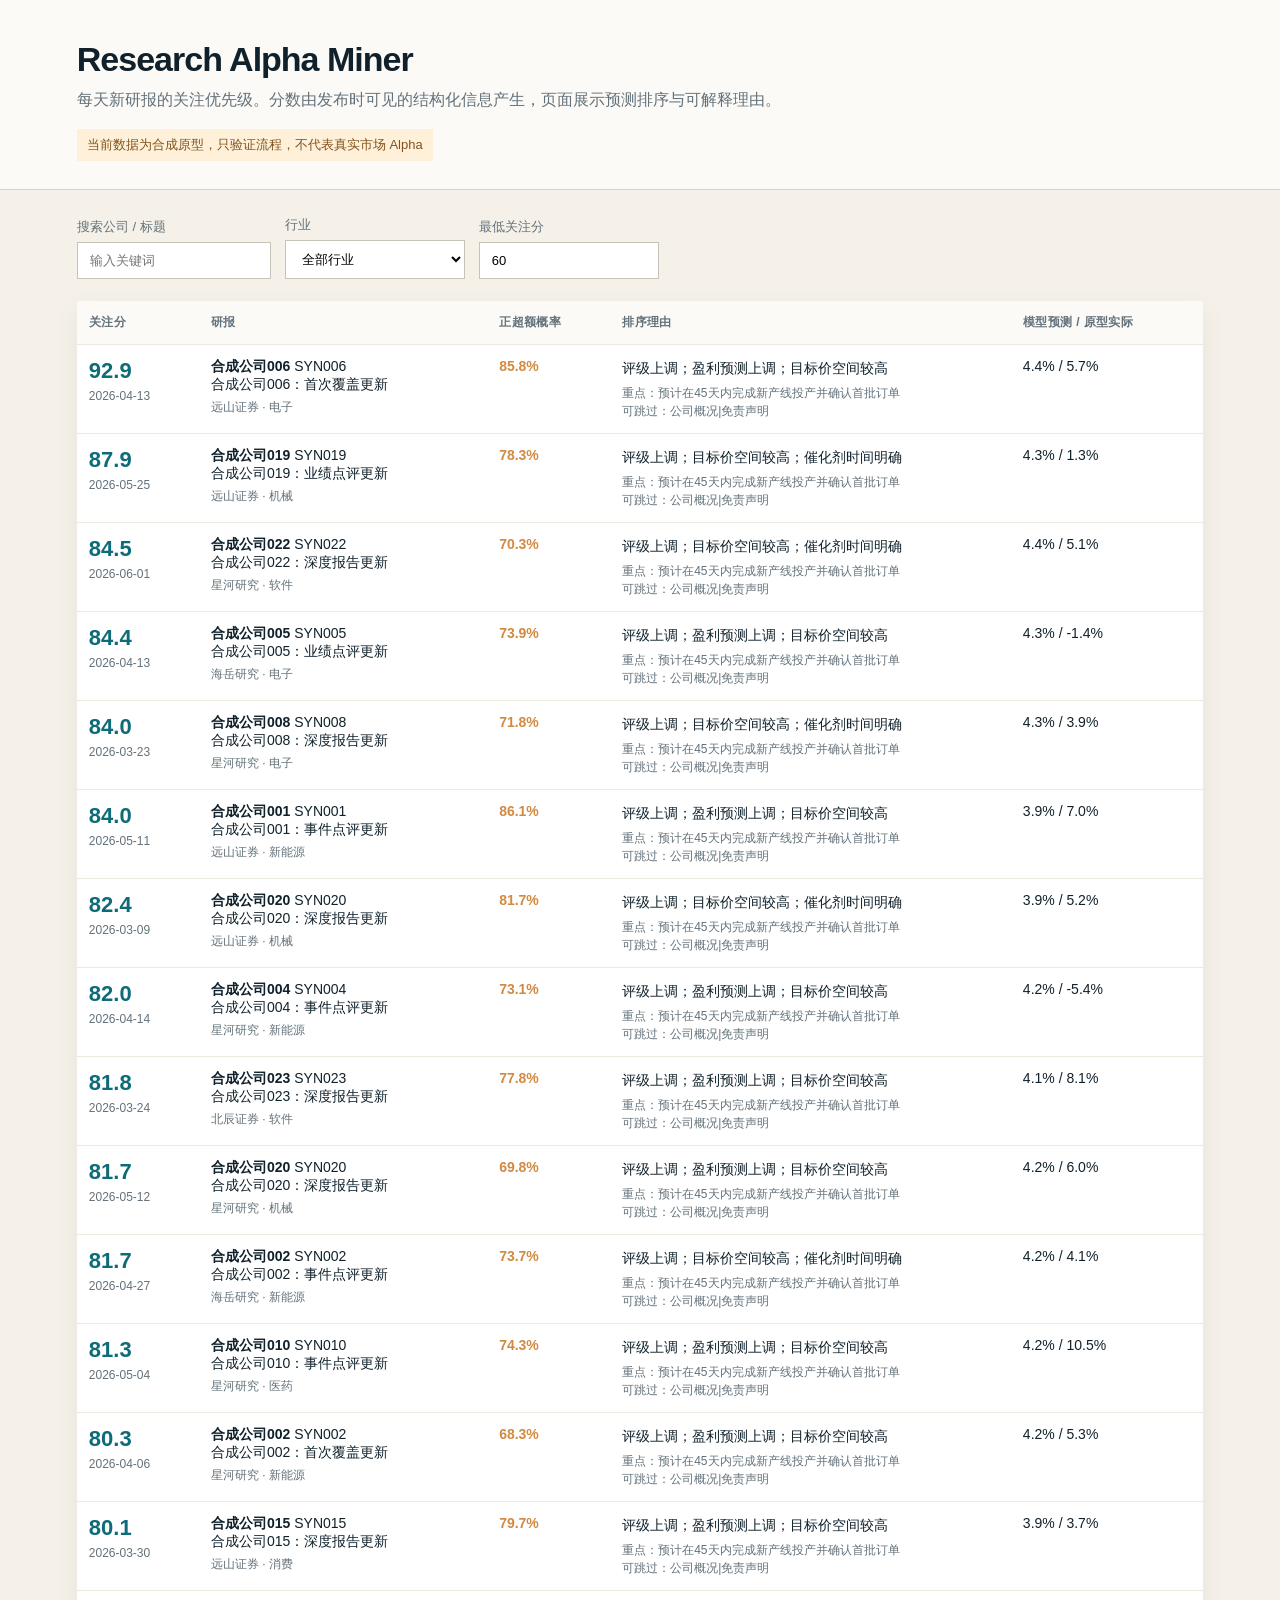
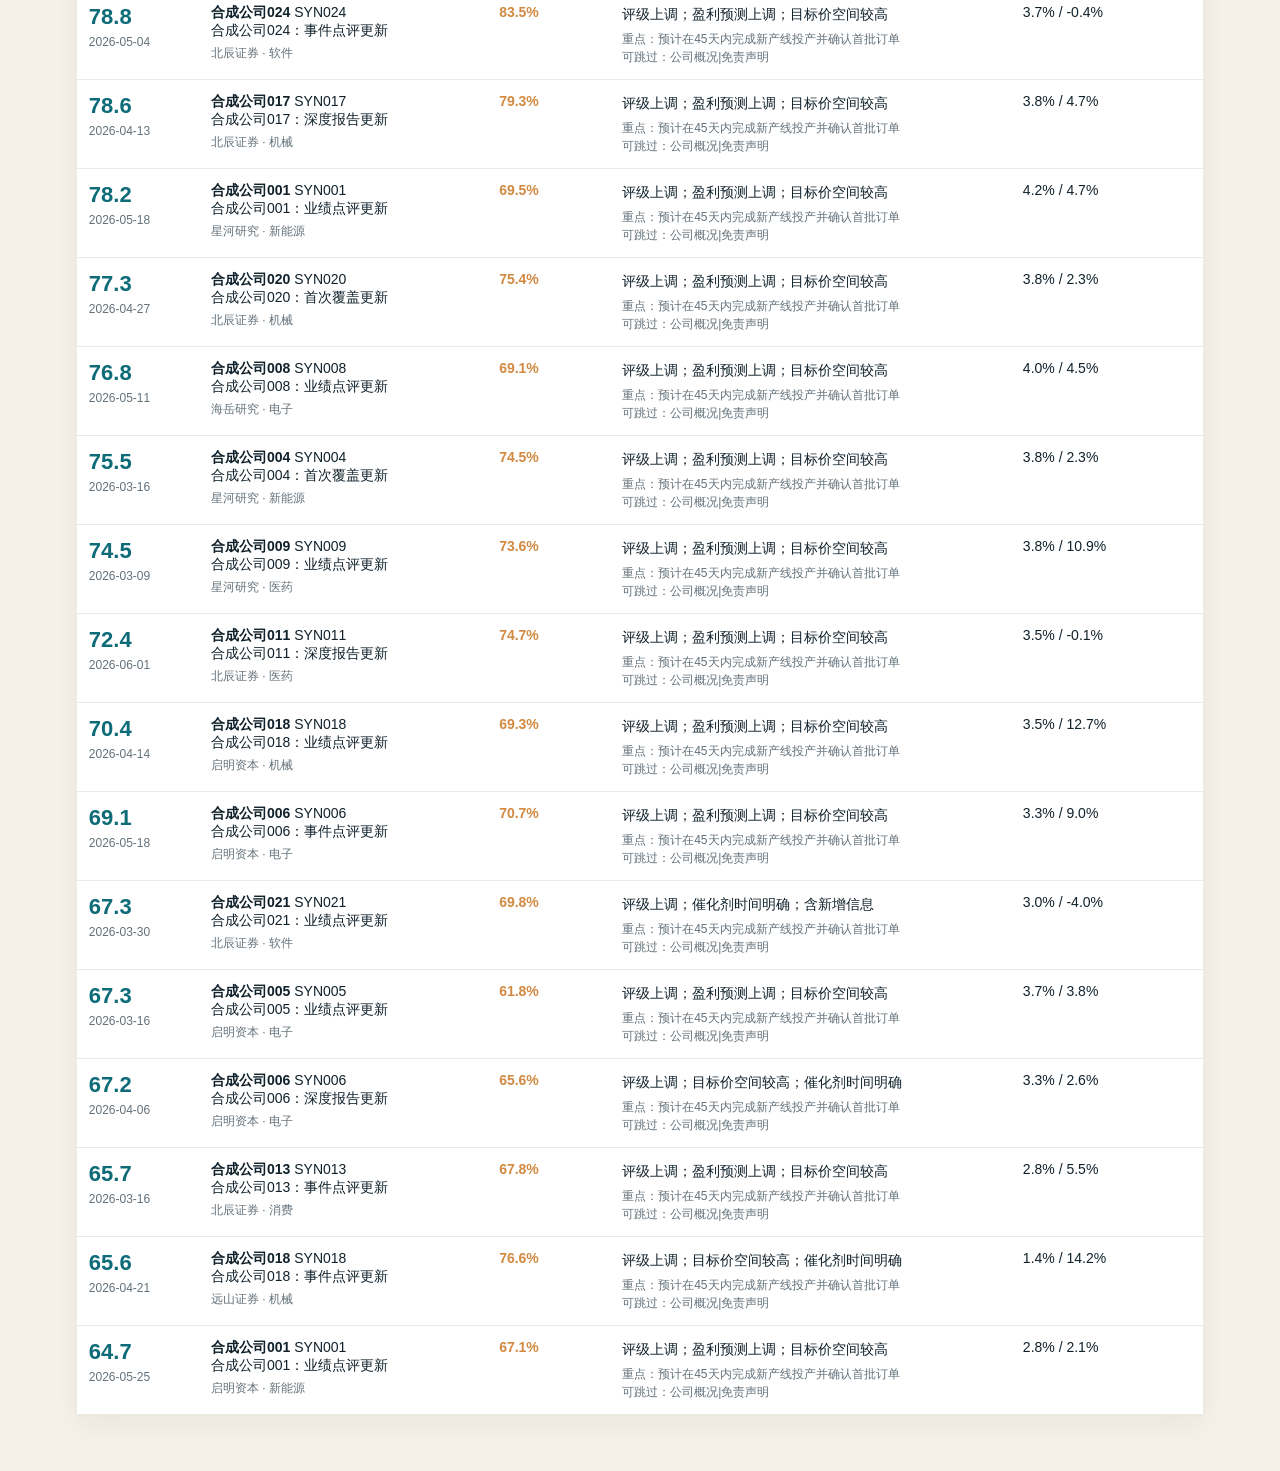
==== research-alpha-miner/index.html @ 276f3736 "feat: publish Research Alpha Miner interactive demo" ====
<!doctype html>
<html lang="zh-CN">
<head>
  <meta charset="utf-8">
  <meta name="viewport" content="width=device-width, initial-scale=1">
  <title>Research Alpha Miner</title>
  <style>
    :root { --ink:#10212b; --muted:#63717a; --accent:#0e6b78; --warm:#d28a42; --paper:#f5f1e8; }
    * { box-sizing:border-box; }
    body { margin:0; font-family:"Microsoft YaHei", Arial, sans-serif; color:var(--ink); background:var(--paper); }
    header { padding:40px 6vw 28px; border-bottom:1px solid #d8d2c7; background:#fbfaf7; }
    h1 { margin:0 0 8px; font-size:34px; letter-spacing:-1px; }
    .sub { color:var(--muted); max-width:860px; line-height:1.6; }
    .warning { margin-top:16px; display:inline-block; padding:7px 10px; background:#fff1d9; color:#82531d; font-size:13px; }
    main { padding:26px 6vw 56px; }
    .controls { display:flex; gap:14px; flex-wrap:wrap; margin-bottom:22px; align-items:end; }
    label { font-size:13px; color:var(--muted); display:grid; gap:6px; }
    input, select { min-width:180px; padding:10px 12px; border:1px solid #c8c3b8; background:white; font:inherit; }
    table { width:100%; border-collapse:collapse; background:white; box-shadow:0 8px 26px rgba(35,42,45,.06); }
    th, td { text-align:left; padding:13px 12px; border-bottom:1px solid #eee9e0; vertical-align:top; }
    th { font-size:12px; color:var(--muted); letter-spacing:.4px; text-transform:uppercase; position:sticky; top:0; background:#fbfaf7; }
    td { font-size:14px; }
    .score { font-size:22px; font-weight:700; color:var(--accent); }
    .prob { color:var(--warm); font-weight:700; }
    .reason { max-width:280px; line-height:1.5; }
    .meta { color:var(--muted); font-size:12px; margin-top:5px; }
    .empty { padding:28px; text-align:center; color:var(--muted); }
    @media (max-width:900px) { .optional { display:none; } th,td { padding:10px 8px; } }
  </style>
</head>
<body>
  <header>
    <h1>Research Alpha Miner</h1>
    <div class="sub">每天新研报的关注优先级。分数由发布时可见的结构化信息产生，页面展示预测排序与可解释理由。</div>
    <div class="warning">当前数据为合成原型，只验证流程，不代表真实市场 Alpha</div>
  </header>
  <main>
    <div class="controls">
      <label>搜索公司 / 标题<input id="query" placeholder="输入关键词"></label>
      <label>行业<select id="industry"><option value="">全部行业</option></select></label>
      <label>最低关注分<input id="score" type="number" min="0" max="100" value="60"></label>
    </div>
    <table>
      <thead><tr><th>关注分</th><th>研报</th><th>正超额概率</th><th>排序理由</th><th class="optional">模型预测 / 原型实际</th></tr></thead>
      <tbody id="rows"></tbody>
    </table>
  </main>
  <script>
    const rows = document.getElementById('rows');
    let data = [];
    const fmtPct = v => `${(v*100).toFixed(1)}%`;
    function render(){
      const q = document.getElementById('query').value.trim().toLowerCase();
      const industry = document.getElementById('industry').value;
      const floor = Number(document.getElementById('score').value || 0);
      const filtered = data.filter(d => (!q || `${d.company_name}${d.title}${d.symbol}`.toLowerCase().includes(q)) && (!industry || d.industry===industry) && d.attention_score>=floor);
      rows.innerHTML = filtered.length ? filtered.map(d => `<tr>
        <td><div class="score">${d.attention_score.toFixed(1)}</div><div class="meta">${d.entry_date}</div></td>
        <td><strong>${d.company_name}</strong> ${d.symbol}<div>${d.title}</div><div class="meta">${d.broker} · ${d.industry}</div></td>
        <td class="prob">${fmtPct(d.positive_probability)}</td>
        <td class="reason">${d.reason_codes}<div class="meta">重点：${d.key_catalyst || '未提取'}<br>可跳过：${d.ignore_sections || '无'}</div></td>
        <td class="optional">${fmtPct(d.predicted_excess_return)} / ${fmtPct(d.excess_return_20d)}</td>
      </tr>`).join('') : `<tr><td colspan="5" class="empty">没有满足当前筛选条件的研报</td></tr>`;
    }
    Promise.resolve([{"report_id": "R00398", "entry_date": "2026-04-13", "company_name": "合成公司006", "symbol": "SYN006", "industry": "电子", "broker": "远山证券", "title": "合成公司006：首次覆盖更新", "attention_score": 92.8926, "positive_probability": 0.8579, "predicted_excess_return": 0.0442, "reason_codes": "评级上调；盈利预测上调；目标价空间较高", "summary": "评级upgrade，盈利预测调整12.0%，目标价空间26.6%", "key_catalyst": "预计在45天内完成新产线投产并确认首批订单", "ignore_sections": "公司概况|免责声明", "excess_return_20d": 0.0569}, {"report_id": "R00433", "entry_date": "2026-05-25", "company_name": "合成公司019", "symbol": "SYN019", "industry": "机械", "broker": "远山证券", "title": "合成公司019：业绩点评更新", "attention_score": 87.8535, "positive_probability": 0.783, "predicted_excess_return": 0.0431, "reason_codes": "评级上调；目标价空间较高；催化剂时间明确", "summary": "评级upgrade，盈利预测调整4.2%，目标价空间20.7%", "key_catalyst": "预计在45天内完成新产线投产并确认首批订单", "ignore_sections": "公司概况|免责声明", "excess_return_20d": 0.0129}, {"report_id": "R00444", "entry_date": "2026-06-01", "company_name": "合成公司022", "symbol": "SYN022", "industry": "软件", "broker": "星河研究", "title": "合成公司022：深度报告更新", "attention_score": 84.5056, "positive_probability": 0.7031, "predicted_excess_return": 0.0437, "reason_codes": "评级上调；目标价空间较高；催化剂时间明确", "summary": "评级upgrade，盈利预测调整2.0%，目标价空间21.5%", "key_catalyst": "预计在45天内完成新产线投产并确认首批订单", "ignore_sections": "公司概况|免责声明", "excess_return_20d": 0.051}, {"report_id": "R00401", "entry_date": "2026-04-13", "company_name": "合成公司005", "symbol": "SYN005", "industry": "电子", "broker": "海岳研究", "title": "合成公司005：业绩点评更新", "attention_score": 84.3594, "positive_probability": 0.7391, "predicted_excess_return": 0.0427, "reason_codes": "评级上调；盈利预测上调；目标价空间较高", "summary": "评级upgrade，盈利预测调整7.7%，目标价空间25.4%", "key_catalyst": "预计在45天内完成新产线投产并确认首批订单", "ignore_sections": "公司概况|免责声明", "excess_return_20d": -0.0144}, {"report_id": "R00384", "entry_date": "2026-03-23", "company_name": "合成公司008", "symbol": "SYN008", "industry": "电子", "broker": "星河研究", "title": "合成公司008：深度报告更新", "attention_score": 83.9605, "positive_probability": 0.7182, "predicted_excess_return": 0.0427, "reason_codes": "评级上调；目标价空间较高；催化剂时间明确", "summary": "评级upgrade，盈利预测调整4.3%，目标价空间26.3%", "key_catalyst": "预计在45天内完成新产线投产并确认首批订单", "ignore_sections": "公司概况|免责声明", "excess_return_20d": 0.0394}, {"report_id": "R00423", "entry_date": "2026-05-11", "company_name": "合成公司001", "symbol": "SYN001", "industry": "新能源", "broker": "远山证券", "title": "合成公司001：事件点评更新", "attention_score": 83.9562, "positive_probability": 0.8609, "predicted_excess_return": 0.0392, "reason_codes": "评级上调；盈利预测上调；目标价空间较高", "summary": "评级upgrade，盈利预测调整7.0%，目标价空间23.6%", "key_catalyst": "预计在45天内完成新产线投产并确认首批订单", "ignore_sections": "公司概况|免责声明", "excess_return_20d": 0.0703}, {"report_id": "R00368", "entry_date": "2026-03-09", "company_name": "合成公司020", "symbol": "SYN020", "industry": "机械", "broker": "远山证券", "title": "合成公司020：深度报告更新", "attention_score": 82.3993, "positive_probability": 0.8168, "predicted_excess_return": 0.0392, "reason_codes": "评级上调；目标价空间较高；催化剂时间明确", "summary": "评级upgrade，盈利预测调整3.1%，目标价空间25.3%", "key_catalyst": "预计在45天内完成新产线投产并确认首批订单", "ignore_sections": "公司概况|免责声明", "excess_return_20d": 0.0518}, {"report_id": "R00399", "entry_date": "2026-04-14", "company_name": "合成公司004", "symbol": "SYN004", "industry": "新能源", "broker": "星河研究", "title": "合成公司004：事件点评更新", "attention_score": 81.9881, "positive_probability": 0.7307, "predicted_excess_return": 0.0416, "reason_codes": "评级上调；盈利预测上调；目标价空间较高", "summary": "评级upgrade，盈利预测调整7.5%，目标价空间21.9%", "key_catalyst": "预计在45天内完成新产线投产并确认首批订单", "ignore_sections": "公司概况|免责声明", "excess_return_20d": -0.054}, {"report_id": "R00380", "entry_date": "2026-03-24", "company_name": "合成公司023", "symbol": "SYN023", "industry": "软件", "broker": "北辰证券", "title": "合成公司023：深度报告更新", "attention_score": 81.7673, "positive_probability": 0.7782, "predicted_excess_return": 0.0409, "reason_codes": "评级上调；盈利预测上调；目标价空间较高", "summary": "评级upgrade，盈利预测调整9.0%，目标价空间19.9%", "key_catalyst": "预计在45天内完成新产线投产并确认首批订单", "ignore_sections": "公司概况|免责声明", "excess_return_20d": 0.0806}, {"report_id": "R00424", "entry_date": "2026-05-12", "company_name": "合成公司020", "symbol": "SYN020", "industry": "机械", "broker": "星河研究", "title": "合成公司020：深度报告更新", "attention_score": 81.667, "positive_probability": 0.6983, "predicted_excess_return": 0.0416, "reason_codes": "评级上调；盈利预测上调；目标价空间较高", "summary": "评级upgrade，盈利预测调整12.5%，目标价空间22.9%", "key_catalyst": "预计在45天内完成新产线投产并确认首批订单", "ignore_sections": "公司概况|免责声明", "excess_return_20d": 0.0598}, {"report_id": "R00411", "entry_date": "2026-04-27", "company_name": "合成公司002", "symbol": "SYN002", "industry": "新能源", "broker": "海岳研究", "title": "合成公司002：事件点评更新", "attention_score": 81.6574, "positive_probability": 0.737, "predicted_excess_return": 0.0416, "reason_codes": "评级上调；目标价空间较高；催化剂时间明确", "summary": "评级upgrade，盈利预测调整2.9%，目标价空间21.7%", "key_catalyst": "预计在45天内完成新产线投产并确认首批订单", "ignore_sections": "公司概况|免责声明", "excess_return_20d": 0.041}, {"report_id": "R00419", "entry_date": "2026-05-04", "company_name": "合成公司010", "symbol": "SYN010", "industry": "医药", "broker": "星河研究", "title": "合成公司010：事件点评更新", "attention_score": 81.2868, "positive_probability": 0.7426, "predicted_excess_return": 0.0416, "reason_codes": "评级上调；盈利预测上调；目标价空间较高", "summary": "评级upgrade，盈利预测调整8.8%，目标价空间23.1%", "key_catalyst": "预计在45天内完成新产线投产并确认首批订单", "ignore_sections": "公司概况|免责声明", "excess_return_20d": 0.1051}, {"report_id": "R00394", "entry_date": "2026-04-06", "company_name": "合成公司002", "symbol": "SYN002", "industry": "新能源", "broker": "星河研究", "title": "合成公司002：首次覆盖更新", "attention_score": 80.2572, "positive_probability": 0.6831, "predicted_excess_return": 0.0416, "reason_codes": "评级上调；盈利预测上调；目标价空间较高", "summary": "评级upgrade，盈利预测调整6.3%，目标价空间21.4%", "key_catalyst": "预计在45天内完成新产线投产并确认首批订单", "ignore_sections": "公司概况|免责声明", "excess_return_20d": 0.0529}, {"report_id": "R00388", "entry_date": "2026-03-30", "company_name": "合成公司015", "symbol": "SYN015", "industry": "消费", "broker": "远山证券", "title": "合成公司015：深度报告更新", "attention_score": 80.1103, "positive_probability": 0.797, "predicted_excess_return": 0.0391, "reason_codes": "评级上调；盈利预测上调；目标价空间较高", "summary": "评级upgrade，盈利预测调整7.6%，目标价空间23.6%", "key_catalyst": "预计在45天内完成新产线投产并确认首批订单", "ignore_sections": "公司概况|免责声明", "excess_return_20d": 0.0372}, {"report_id": "R00415", "entry_date": "2026-05-04", "company_name": "合成公司024", "symbol": "SYN024", "industry": "软件", "broker": "北辰证券", "title": "合成公司024：事件点评更新", "attention_score": 78.7548, "positive_probability": 0.8348, "predicted_excess_return": 0.037, "reason_codes": "评级上调；盈利预测上调；目标价空间较高", "summary": "评级upgrade，盈利预测调整6.2%，目标价空间29.5%", "key_catalyst": "预计在45天内完成新产线投产并确认首批订单", "ignore_sections": "公司概况|免责声明", "excess_return_20d": -0.0045}, {"report_id": "R00400", "entry_date": "2026-04-13", "company_name": "合成公司017", "symbol": "SYN017", "industry": "机械", "broker": "北辰证券", "title": "合成公司017：深度报告更新", "attention_score": 78.5954, "positive_probability": 0.7927, "predicted_excess_return": 0.0377, "reason_codes": "评级上调；盈利预测上调；目标价空间较高", "summary": "评级upgrade，盈利预测调整12.9%，目标价空间28.6%", "key_catalyst": "预计在45天内完成新产线投产并确认首批订单", "ignore_sections": "公司概况|免责声明", "excess_return_20d": 0.0472}, {"report_id": "R00429", "entry_date": "2026-05-18", "company_name": "合成公司001", "symbol": "SYN001", "industry": "新能源", "broker": "星河研究", "title": "合成公司001：业绩点评更新", "attention_score": 78.2435, "positive_probability": 0.6947, "predicted_excess_return": 0.0416, "reason_codes": "评级上调；盈利预测上调；目标价空间较高", "summary": "评级upgrade，盈利预测调整9.0%，目标价空间20.8%", "key_catalyst": "预计在45天内完成新产线投产并确认首批订单", "ignore_sections": "公司概况|免责声明", "excess_return_20d": 0.0466}, {"report_id": "R00410", "entry_date": "2026-04-27", "company_name": "合成公司020", "symbol": "SYN020", "industry": "机械", "broker": "北辰证券", "title": "合成公司020：首次覆盖更新", "attention_score": 77.3129, "positive_probability": 0.7541, "predicted_excess_return": 0.0377, "reason_codes": "评级上调；盈利预测上调；目标价空间较高", "summary": "评级upgrade，盈利预测调整12.1%，目标价空间25.4%", "key_catalyst": "预计在45天内完成新产线投产并确认首批订单", "ignore_sections": "公司概况|免责声明", "excess_return_20d": 0.0233}, {"report_id": "R00421", "entry_date": "2026-05-11", "company_name": "合成公司008", "symbol": "SYN008", "industry": "电子", "broker": "海岳研究", "title": "合成公司008：业绩点评更新", "attention_score": 76.7762, "positive_probability": 0.6914, "predicted_excess_return": 0.0396, "reason_codes": "评级上调；盈利预测上调；目标价空间较高", "summary": "评级upgrade，盈利预测调整9.3%，目标价空间17.6%", "key_catalyst": "预计在45天内完成新产线投产并确认首批订单", "ignore_sections": "公司概况|免责声明", "excess_return_20d": 0.0455}, {"report_id": "R00374", "entry_date": "2026-03-16", "company_name": "合成公司004", "symbol": "SYN004", "industry": "新能源", "broker": "星河研究", "title": "合成公司004：首次覆盖更新", "attention_score": 75.5495, "positive_probability": 0.7448, "predicted_excess_return": 0.0377, "reason_codes": "评级上调；盈利预测上调；目标价空间较高", "summary": "评级upgrade，盈利预测调整5.6%，目标价空间30.6%", "key_catalyst": "预计在45天内完成新产线投产并确认首批订单", "ignore_sections": "公司概况|免责声明", "excess_return_20d": 0.0227}, {"report_id": "R00369", "entry_date": "2026-03-09", "company_name": "合成公司009", "symbol": "SYN009", "industry": "医药", "broker": "星河研究", "title": "合成公司009：业绩点评更新", "attention_score": 74.465, "positive_probability": 0.7361, "predicted_excess_return": 0.0377, "reason_codes": "评级上调；盈利预测上调；目标价空间较高", "summary": "评级upgrade，盈利预测调整8.7%，目标价空间27.1%", "key_catalyst": "预计在45天内完成新产线投产并确认首批订单", "ignore_sections": "公司概况|免责声明", "excess_return_20d": 0.1093}, {"report_id": "R00440", "entry_date": "2026-06-01", "company_name": "合成公司011", "symbol": "SYN011", "industry": "医药", "broker": "北辰证券", "title": "合成公司011：深度报告更新", "attention_score": 72.4051, "positive_probability": 0.7468, "predicted_excess_return": 0.0345, "reason_codes": "评级上调；盈利预测上调；目标价空间较高", "summary": "评级upgrade，盈利预测调整8.3%，目标价空间18.2%", "key_catalyst": "预计在45天内完成新产线投产并确认首批订单", "ignore_sections": "公司概况|免责声明", "excess_return_20d": -0.0014}, {"report_id": "R00397", "entry_date": "2026-04-14", "company_name": "合成公司018", "symbol": "SYN018", "industry": "机械", "broker": "启明资本", "title": "合成公司018：业绩点评更新", "attention_score": 70.3901, "positive_probability": 0.6935, "predicted_excess_return": 0.035, "reason_codes": "评级上调；盈利预测上调；目标价空间较高", "summary": "评级upgrade，盈利预测调整15.6%，目标价空间31.6%", "key_catalyst": "预计在45天内完成新产线投产并确认首批订单", "ignore_sections": "公司概况|免责声明", "excess_return_20d": 0.1267}, {"report_id": "R00427", "entry_date": "2026-05-18", "company_name": "合成公司006", "symbol": "SYN006", "industry": "电子", "broker": "启明资本", "title": "合成公司006：事件点评更新", "attention_score": 69.132, "positive_probability": 0.7073, "predicted_excess_return": 0.0327, "reason_codes": "评级上调；盈利预测上调；目标价空间较高", "summary": "评级upgrade，盈利预测调整12.8%，目标价空间25.8%", "key_catalyst": "预计在45天内完成新产线投产并确认首批订单", "ignore_sections": "公司概况|免责声明", "excess_return_20d": 0.0899}, {"report_id": "R00385", "entry_date": "2026-03-30", "company_name": "合成公司021", "symbol": "SYN021", "industry": "软件", "broker": "北辰证券", "title": "合成公司021：业绩点评更新", "attention_score": 67.3463, "positive_probability": 0.6976, "predicted_excess_return": 0.0296, "reason_codes": "评级上调；催化剂时间明确；含新增信息", "summary": "评级upgrade，盈利预测调整2.6%，目标价空间14.0%", "key_catalyst": "预计在45天内完成新产线投产并确认首批订单", "ignore_sections": "公司概况|免责声明", "excess_return_20d": -0.0395}, {"report_id": "R00377", "entry_date": "2026-03-16", "company_name": "合成公司005", "symbol": "SYN005", "industry": "电子", "broker": "启明资本", "title": "合成公司005：业绩点评更新", "attention_score": 67.2714, "positive_probability": 0.6182, "predicted_excess_return": 0.0366, "reason_codes": "评级上调；盈利预测上调；目标价空间较高", "summary": "评级upgrade，盈利预测调整9.2%，目标价空间21.4%", "key_catalyst": "预计在45天内完成新产线投产并确认首批订单", "ignore_sections": "公司概况|免责声明", "excess_return_20d": 0.038}, {"report_id": "R00392", "entry_date": "2026-04-06", "company_name": "合成公司006", "symbol": "SYN006", "industry": "电子", "broker": "启明资本", "title": "合成公司006：深度报告更新", "attention_score": 67.2113, "positive_probability": 0.6559, "predicted_excess_return": 0.0327, "reason_codes": "评级上调；目标价空间较高；催化剂时间明确", "summary": "评级upgrade，盈利预测调整4.3%，目标价空间27.0%", "key_catalyst": "预计在45天内完成新产线投产并确认首批订单", "ignore_sections": "公司概况|免责声明", "excess_return_20d": 0.0259}, {"report_id": "R00375", "entry_date": "2026-03-16", "company_name": "合成公司013", "symbol": "SYN013", "industry": "消费", "broker": "北辰证券", "title": "合成公司013：事件点评更新", "attention_score": 65.6979, "positive_probability": 0.6776, "predicted_excess_return": 0.0279, "reason_codes": "评级上调；盈利预测上调；目标价空间较高", "summary": "评级upgrade，盈利预测调整8.9%，目标价空间15.9%", "key_catalyst": "预计在45天内完成新产线投产并确认首批订单", "ignore_sections": "公司概况|免责声明", "excess_return_20d": 0.0555}, {"report_id": "R00403", "entry_date": "2026-04-21", "company_name": "合成公司018", "symbol": "SYN018", "industry": "机械", "broker": "远山证券", "title": "合成公司018：事件点评更新", "attention_score": 65.591, "positive_probability": 0.7664, "predicted_excess_return": 0.0139, "reason_codes": "评级上调；目标价空间较高；催化剂时间明确", "summary": "评级upgrade，盈利预测调整-2.3%，目标价空间17.1%", "key_catalyst": "预计在45天内完成新产线投产并确认首批订单", "ignore_sections": "公司概况|免责声明", "excess_return_20d": 0.1422}, {"report_id": "R00437", "entry_date": "2026-05-25", "company_name": "合成公司001", "symbol": "SYN001", "industry": "新能源", "broker": "启明资本", "title": "合成公司001：业绩点评更新", "attention_score": 64.6982, "positive_probability": 0.6706, "predicted_excess_return": 0.0277, "reason_codes": "评级上调；盈利预测上调；目标价空间较高", "summary": "评级upgrade，盈利预测调整7.2%，目标价空间27.8%", "key_catalyst": "预计在45天内完成新产线投产并确认首批订单", "ignore_sections": "公司概况|免责声明", "excess_return_20d": 0.0215}, {"report_id": "R00422", "entry_date": "2026-05-11", "company_name": "合成公司016", "symbol": "SYN016", "industry": "消费", "broker": "启明资本", "title": "合成公司016：首次覆盖更新", "attention_score": 58.4052, "positive_probability": 0.5058, "predicted_excess_return": 0.0315, "reason_codes": "评级上调；目标价空间较高；催化剂时间明确", "summary": "评级upgrade，盈利预测调整2.3%，目标价空间22.3%", "key_catalyst": "预计在45天内完成新产线投产并确认首批订单", "ignore_sections": "公司概况|免责声明", "excess_return_20d": 0.0728}, {"report_id": "R00435", "entry_date": "2026-05-26", "company_name": "合成公司009", "symbol": "SYN009", "industry": "医药", "broker": "北辰证券", "title": "合成公司009：事件点评更新", "attention_score": 58.22, "positive_probability": 0.554, "predicted_excess_return": 0.0232, "reason_codes": "模型综合评分", "summary": "评级maintain，盈利预测调整0.7%，目标价空间14.7%", "key_catalyst": "未来几个季度可能出现需求改善", "ignore_sections": "公司概况|免责声明", "excess_return_20d": -0.0662}, {"report_id": "R00431", "entry_date": "2026-05-18", "company_name": "合成公司012", "symbol": "SYN012", "industry": "医药", "broker": "海岳研究", "title": "合成公司012：事件点评更新", "attention_score": 57.7253, "positive_probability": 0.5571, "predicted_excess_return": 0.0166, "reason_codes": "目标价空间较高", "summary": "评级maintain，盈利预测调整2.6%，目标价空间18.4%", "key_catalyst": "未来几个季度可能出现需求改善", "ignore_sections": "公司概况|免责声明", "excess_return_20d": 0.0345}, {"report_id": "R00413", "entry_date": "2026-04-28", "company_name": "合成公司014", "symbol": "SYN014", "industry": "消费", "broker": "远山证券", "title": "合成公司014：业绩点评更新", "attention_score": 57.2426, "positive_probability": 0.5864, "predicted_excess_return": 0.0159, "reason_codes": "目标价空间较高", "summary": "评级maintain，盈利预测调整-0.2%，目标价空间20.7%", "key_catalyst": "未来几个季度可能出现需求改善", "ignore_sections": "公司概况|免责声明", "excess_return_20d": 0.0189}, {"report_id": "R00406", "entry_date": "2026-04-20", "company_name": "合成公司001", "symbol": "SYN001", "industry": "新能源", "broker": "海岳研究", "title": "合成公司001：首次覆盖更新", "attention_score": 55.1301, "positive_probability": 0.5701, "predicted_excess_return": 0.0115, "reason_codes": "评级上调；盈利预测上调；催化剂时间明确", "summary": "评级upgrade，盈利预测调整7.8%，目标价空间13.4%", "key_catalyst": "预计在45天内完成新产线投产并确认首批订单", "ignore_sections": "公司概况|免责声明", "excess_return_20d": 0.0472}, {"report_id": "R00409", "entry_date": "2026-04-27", "company_name": "合成公司011", "symbol": "SYN011", "industry": "医药", "broker": "星河研究", "title": "合成公司011：业绩点评更新", "attention_score": 53.6894, "positive_probability": 0.4894, "predicted_excess_return": 0.0166, "reason_codes": "目标价空间较高", "summary": "评级maintain，盈利预测调整4.5%，目标价空间18.3%", "key_catalyst": "未来几个季度可能出现需求改善", "ignore_sections": "公司概况|免责声明", "excess_return_20d": 0.0042}, {"report_id": "R00379", "entry_date": "2026-03-23", "company_name": "合成公司024", "symbol": "SYN024", "industry": "软件", "broker": "星河研究", "title": "合成公司024：事件点评更新", "attention_score": 52.7737, "positive_probability": 0.549, "predicted_excess_return": 0.0032, "reason_codes": "目标价空间较高", "summary": "评级maintain，盈利预测调整0.7%，目标价空间19.8%", "key_catalyst": "未来几个季度可能出现需求改善", "ignore_sections": "公司概况|免责声明", "excess_return_20d": -0.1091}, {"report_id": "R00378", "entry_date": "2026-03-16", "company_name": "合成公司020", "symbol": "SYN020", "industry": "机械", "broker": "远山证券", "title": "合成公司020：首次覆盖更新", "attention_score": 50.7514, "positive_probability": 0.5735, "predicted_excess_return": 0.0008, "reason_codes": "模型综合评分", "summary": "评级maintain，盈利预测调整2.4%，目标价空间13.2%", "key_catalyst": "未来几个季度可能出现需求改善", "ignore_sections": "公司概况|免责声明", "excess_return_20d": 0.051}, {"report_id": "R00373", "entry_date": "2026-03-16", "company_name": "合成公司001", "symbol": "SYN001", "industry": "新能源", "broker": "远山证券", "title": "合成公司001：业绩点评更新", "attention_score": 49.1403, "positive_probability": 0.6192, "predicted_excess_return": -0.0024, "reason_codes": "目标价空间较高", "summary": "评级maintain，盈利预测调整-2.7%，目标价空间15.4%", "key_catalyst": "未来几个季度可能出现需求改善", "ignore_sections": "公司概况|免责声明", "excess_return_20d": 0.0304}, {"report_id": "R00407", "entry_date": "2026-04-20", "company_name": "合成公司019", "symbol": "SYN019", "industry": "机械", "broker": "启明资本", "title": "合成公司019：事件点评更新", "attention_score": 48.3007, "positive_probability": 0.3946, "predicted_excess_return": 0.016, "reason_codes": "目标价空间较高", "summary": "评级maintain，盈利预测调整-0.1%，目标价空间20.0%", "key_catalyst": "未来几个季度可能出现需求改善", "ignore_sections": "公司概况|免责声明", "excess_return_20d": -0.004}, {"report_id": "R00390", "entry_date": "2026-03-30", "company_name": "合成公司003", "symbol": "SYN003", "industry": "新能源", "broker": "北辰证券", "title": "合成公司003：首次覆盖更新", "attention_score": 47.7046, "positive_probability": 0.4995, "predicted_excess_return": 0.0016, "reason_codes": "模型综合评分", "summary": "评级maintain，盈利预测调整1.4%，目标价空间13.1%", "key_catalyst": "未来几个季度可能出现需求改善", "ignore_sections": "公司概况|免责声明", "excess_return_20d": -0.0143}, {"report_id": "R00430", "entry_date": "2026-05-18", "company_name": "合成公司002", "symbol": "SYN002", "industry": "新能源", "broker": "北辰证券", "title": "合成公司002：首次覆盖更新", "attention_score": 47.2236, "positive_probability": 0.451, "predicted_excess_return": 0.0026, "reason_codes": "模型综合评分", "summary": "评级maintain，盈利预测调整-2.0%，目标价空间9.6%", "key_catalyst": "未来几个季度可能出现需求改善", "ignore_sections": "公司概况|免责声明", "excess_return_20d": -0.0547}, {"report_id": "R00412", "entry_date": "2026-04-27", "company_name": "合成公司023", "symbol": "SYN023", "industry": "软件", "broker": "启明资本", "title": "合成公司023：深度报告更新", "attention_score": 46.4518, "positive_probability": 0.4096, "predicted_excess_return": 0.006, "reason_codes": "模型综合评分", "summary": "评级maintain，盈利预测调整3.8%，目标价空间13.4%", "key_catalyst": "未来几个季度可能出现需求改善", "ignore_sections": "公司概况|免责声明", "excess_return_20d": 0.0208}, {"report_id": "R00404", "entry_date": "2026-04-20", "company_name": "合成公司021", "symbol": "SYN021", "industry": "软件", "broker": "星河研究", "title": "合成公司021：深度报告更新", "attention_score": 45.2649, "positive_probability": 0.4378, "predicted_excess_return": 0.002, "reason_codes": "模型综合评分", "summary": "评级maintain，盈利预测调整-0.1%，目标价空间10.1%", "key_catalyst": "未来几个季度可能出现需求改善", "ignore_sections": "公司概况|免责声明", "excess_return_20d": -0.0105}, {"report_id": "R00370", "entry_date": "2026-03-10", "company_name": "合成公司012", "symbol": "SYN012", "industry": "医药", "broker": "北辰证券", "title": "合成公司012：首次覆盖更新", "attention_score": 44.9802, "positive_probability": 0.484, "predicted_excess_return": -0.0001, "reason_codes": "模型综合评分", "summary": "评级maintain，盈利预测调整-1.4%，目标价空间13.3%", "key_catalyst": "未来几个季度可能出现需求改善", "ignore_sections": "公司概况|免责声明", "excess_return_20d": -0.0911}, {"report_id": "R00426", "entry_date": "2026-05-11", "company_name": "合成公司003", "symbol": "SYN003", "industry": "新能源", "broker": "海岳研究", "title": "合成公司003：首次覆盖更新", "attention_score": 44.6874, "positive_probability": 0.4132, "predicted_excess_return": 0.0026, "reason_codes": "模型综合评分", "summary": "评级maintain，盈利预测调整0.2%，目标价空间8.3%", "key_catalyst": "未来几个季度可能出现需求改善", "ignore_sections": "公司概况|免责声明", "excess_return_20d": -0.0378}, {"report_id": "R00438", "entry_date": "2026-05-25", "company_name": "合成公司013", "symbol": "SYN013", "industry": "消费", "broker": "远山证券", "title": "合成公司013：首次覆盖更新", "attention_score": 43.7896, "positive_probability": 0.4992, "predicted_excess_return": -0.0023, "reason_codes": "模型综合评分", "summary": "评级maintain，盈利预测调整2.8%，目标价空间9.1%", "key_catalyst": "未来几个季度可能出现需求改善", "ignore_sections": "公司概况|免责声明", "excess_return_20d": 0.0609}, {"report_id": "R00436", "entry_date": "2026-05-26", "company_name": "合成公司015", "symbol": "SYN015", "industry": "消费", "broker": "海岳研究", "title": "合成公司015：深度报告更新", "attention_score": 43.3201, "positive_probability": 0.4378, "predicted_excess_return": 0.0001, "reason_codes": "目标价空间较高", "summary": "评级maintain，盈利预测调整-4.8%，目标价空间22.5%", "key_catalyst": "未来几个季度可能出现需求改善", "ignore_sections": "公司概况|免责声明", "excess_return_20d": 0.0539}, {"report_id": "R00425", "entry_date": "2026-05-11", "company_name": "合成公司005", "symbol": "SYN005", "industry": "电子", "broker": "北辰证券", "title": "合成公司005：业绩点评更新", "attention_score": 41.8648, "positive_probability": 0.5126, "predicted_excess_return": -0.0056, "reason_codes": "目标价空间较高", "summary": "评级maintain，盈利预测调整-0.8%，目标价空间17.0%", "key_catalyst": "未来几个季度可能出现需求改善", "ignore_sections": "公司概况|免责声明", "excess_return_20d": -0.0009}, {"report_id": "R00405", "entry_date": "2026-04-21", "company_name": "合成公司005", "symbol": "SYN005", "industry": "电子", "broker": "北辰证券", "title": "合成公司005：业绩点评更新", "attention_score": 40.1395, "positive_probability": 0.4651, "predicted_excess_return": -0.0048, "reason_codes": "模型综合评分", "summary": "评级maintain，盈利预测调整-0.8%，目标价空间11.5%", "key_catalyst": "未来几个季度可能出现需求改善", "ignore_sections": "公司概况|免责声明", "excess_return_20d": -0.0027}, {"report_id": "R00442", "entry_date": "2026-06-01", "company_name": "合成公司002", "symbol": "SYN002", "industry": "新能源", "broker": "启明资本", "title": "合成公司002：首次覆盖更新", "attention_score": 38.9658, "positive_probability": 0.3767, "predicted_excess_return": -0.0006, "reason_codes": "目标价空间较高", "summary": "评级maintain，盈利预测调整-0.9%，目标价空间17.7%", "key_catalyst": "未来几个季度可能出现需求改善", "ignore_sections": "公司概况|免责声明", "excess_return_20d": -0.0018}, {"report_id": "R00372", "entry_date": "2026-03-10", "company_name": "合成公司001", "symbol": "SYN001", "industry": "新能源", "broker": "启明资本", "title": "合成公司001：深度报告更新", "attention_score": 36.2369, "positive_probability": 0.3351, "predicted_excess_return": -0.0021, "reason_codes": "模型综合评分", "summary": "评级maintain，盈利预测调整-0.0%，目标价空间9.2%", "key_catalyst": "未来几个季度可能出现需求改善", "ignore_sections": "公司概况|免责声明", "excess_return_20d": 0.0262}, {"report_id": "R00420", "entry_date": "2026-05-04", "company_name": "合成公司016", "symbol": "SYN016", "industry": "消费", "broker": "北辰证券", "title": "合成公司016：深度报告更新", "attention_score": 35.0933, "positive_probability": 0.3902, "predicted_excess_return": -0.0079, "reason_codes": "模型综合评分", "summary": "评级maintain，盈利预测调整-2.6%，目标价空间10.9%", "key_catalyst": "未来几个季度可能出现需求改善", "ignore_sections": "公司概况|免责声明", "excess_return_20d": 0.0646}, {"report_id": "R00402", "entry_date": "2026-04-13", "company_name": "合成公司013", "symbol": "SYN013", "industry": "消费", "broker": "启明资本", "title": "合成公司013：首次覆盖更新", "attention_score": 30.1362, "positive_probability": 0.2521, "predicted_excess_return": -0.0038, "reason_codes": "模型综合评分", "summary": "评级maintain，盈利预测调整3.3%，目标价空间9.0%", "key_catalyst": "未来几个季度可能出现需求改善", "ignore_sections": "公司概况|免责声明", "excess_return_20d": 0.0404}, {"report_id": "R00443", "entry_date": "2026-06-02", "company_name": "合成公司021", "symbol": "SYN021", "industry": "软件", "broker": "远山证券", "title": "合成公司021：事件点评更新", "attention_score": 29.0305, "positive_probability": 0.2819, "predicted_excess_return": -0.0088, "reason_codes": "模型综合评分", "summary": "评级maintain，盈利预测调整-5.8%，目标价空间8.3%", "key_catalyst": "长期行业景气有望改善", "ignore_sections": "公司概况|免责声明", "excess_return_20d": 0.0086}, {"report_id": "R00428", "entry_date": "2026-05-19", "company_name": "合成公司024", "symbol": "SYN024", "industry": "软件", "broker": "远山证券", "title": "合成公司024：深度报告更新", "attention_score": 27.066, "positive_probability": 0.2686, "predicted_excess_return": -0.0109, "reason_codes": "模型综合评分", "summary": "评级maintain，盈利预测调整-2.8%，目标价空间7.2%", "key_catalyst": "长期行业景气有望改善", "ignore_sections": "公司概况|免责声明", "excess_return_20d": -0.0486}, {"report_id": "R00418", "entry_date": "2026-05-04", "company_name": "合成公司014", "symbol": "SYN014", "industry": "消费", "broker": "远山证券", "title": "合成公司014：首次覆盖更新", "attention_score": 26.1308, "positive_probability": 0.2759, "predicted_excess_return": -0.016, "reason_codes": "模型综合评分", "summary": "评级downgrade，盈利预测调整-2.6%，目标价空间5.2%", "key_catalyst": "长期行业景气有望改善", "ignore_sections": "公司概况|免责声明", "excess_return_20d": 0.0079}, {"report_id": "R00441", "entry_date": "2026-06-02", "company_name": "合成公司003", "symbol": "SYN003", "industry": "新能源", "broker": "海岳研究", "title": "合成公司003：业绩点评更新", "attention_score": 22.5761, "positive_probability": 0.2178, "predicted_excess_return": -0.0165, "reason_codes": "模型综合评分", "summary": "评级maintain，盈利预测调整-3.5%，目标价空间11.9%", "key_catalyst": "长期行业景气有望改善", "ignore_sections": "公司概况|免责声明", "excess_return_20d": 0.0582}, {"report_id": "R00395", "entry_date": "2026-04-06", "company_name": "合成公司008", "symbol": "SYN008", "industry": "电子", "broker": "北辰证券", "title": "合成公司008：事件点评更新", "attention_score": 21.4721, "positive_probability": 0.2346, "predicted_excess_return": -0.0185, "reason_codes": "模型综合评分", "summary": "评级downgrade，盈利预测调整-5.5%，目标价空间-0.1%", "key_catalyst": "长期行业景气有望改善", "ignore_sections": "公司概况|免责声明", "excess_return_20d": 0.0299}, {"report_id": "R00414", "entry_date": "2026-04-28", "company_name": "合成公司001", "symbol": "SYN001", "industry": "新能源", "broker": "星河研究", "title": "合成公司001：首次覆盖更新", "attention_score": 20.1613, "positive_probability": 0.1824, "predicted_excess_return": -0.0169, "reason_codes": "模型综合评分", "summary": "评级downgrade，盈利预测调整-4.7%，目标价空间2.7%", "key_catalyst": "长期行业景气有望改善", "ignore_sections": "公司概况|免责声明", "excess_return_20d": 0.0604}, {"report_id": "R00386", "entry_date": "2026-03-30", "company_name": "合成公司004", "symbol": "SYN004", "industry": "新能源", "broker": "海岳研究", "title": "合成公司004：首次覆盖更新", "attention_score": 19.257, "positive_probability": 0.1773, "predicted_excess_return": -0.0185, "reason_codes": "模型综合评分", "summary": "评级downgrade，盈利预测调整-10.8%，目标价空间1.5%", "key_catalyst": "长期行业景气有望改善", "ignore_sections": "公司概况|免责声明", "excess_return_20d": -0.0237}, {"report_id": "R00393", "entry_date": "2026-04-06", "company_name": "合成公司003", "symbol": "SYN003", "industry": "新能源", "broker": "远山证券", "title": "合成公司003：业绩点评更新", "attention_score": 19.0203, "positive_probability": 0.1986, "predicted_excess_return": -0.019, "reason_codes": "模型综合评分", "summary": "评级maintain，盈利预测调整-3.0%，目标价空间0.8%", "key_catalyst": "长期行业景气有望改善", "ignore_sections": "公司概况|免责声明", "excess_return_20d": -0.0431}, {"report_id": "R00417", "entry_date": "2026-05-04", "company_name": "合成公司004", "symbol": "SYN004", "industry": "新能源", "broker": "启明资本", "title": "合成公司004：业绩点评更新", "attention_score": 18.7359, "positive_probability": 0.089, "predicted_excess_return": -0.0097, "reason_codes": "模型综合评分", "summary": "评级maintain，盈利预测调整-1.8%，目标价空间4.7%", "key_catalyst": "长期行业景气有望改善", "ignore_sections": "公司概况|免责声明", "excess_return_20d": -0.0406}, {"report_id": "R00382", "entry_date": "2026-03-23", "company_name": "合成公司012", "symbol": "SYN012", "industry": "医药", "broker": "启明资本", "title": "合成公司012：首次覆盖更新", "attention_score": 18.4848, "positive_probability": 0.11, "predicted_excess_return": -0.0145, "reason_codes": "模型综合评分", "summary": "评级maintain，盈利预测调整-1.8%，目标价空间12.2%", "key_catalyst": "长期行业景气有望改善", "ignore_sections": "公司概况|免责声明", "excess_return_20d": -0.0957}, {"report_id": "R00383", "entry_date": "2026-03-23", "company_name": "合成公司018", "symbol": "SYN018", "industry": "机械", "broker": "远山证券", "title": "合成公司018：事件点评更新", "attention_score": 16.4405, "positive_probability": 0.2769, "predicted_excess_return": -0.0295, "reason_codes": "模型综合评分", "summary": "评级downgrade，盈利预测调整-9.7%，目标价空间-0.4%", "key_catalyst": "长期行业景气有望改善", "ignore_sections": "公司概况|免责声明", "excess_return_20d": -0.028}, {"report_id": "R00416", "entry_date": "2026-05-04", "company_name": "合成公司007", "symbol": "SYN007", "industry": "电子", "broker": "海岳研究", "title": "合成公司007：深度报告更新", "attention_score": 16.3118, "positive_probability": 0.2094, "predicted_excess_return": -0.0233, "reason_codes": "模型综合评分", "summary": "评级downgrade，盈利预测调整-2.3%，目标价空间0.9%", "key_catalyst": "长期行业景气有望改善", "ignore_sections": "公司概况|免责声明", "excess_return_20d": -0.0244}, {"report_id": "R00371", "entry_date": "2026-03-09", "company_name": "合成公司006", "symbol": "SYN006", "industry": "电子", "broker": "海岳研究", "title": "合成公司006：事件点评更新", "attention_score": 15.5648, "positive_probability": 0.1425, "predicted_excess_return": -0.0203, "reason_codes": "模型综合评分", "summary": "评级maintain，盈利预测调整-6.6%，目标价空间6.5%", "key_catalyst": "长期行业景气有望改善", "ignore_sections": "公司概况|免责声明", "excess_return_20d": -0.007}, {"report_id": "R00381", "entry_date": "2026-03-23", "company_name": "合成公司001", "symbol": "SYN001", "industry": "新能源", "broker": "海岳研究", "title": "合成公司001：业绩点评更新", "attention_score": 15.4087, "positive_probability": 0.1653, "predicted_excess_return": -0.0216, "reason_codes": "模型综合评分", "summary": "评级maintain，盈利预测调整-5.0%，目标价空间3.0%", "key_catalyst": "长期行业景气有望改善", "ignore_sections": "公司概况|免责声明", "excess_return_20d": 0.0305}, {"report_id": "R00396", "entry_date": "2026-04-06", "company_name": "合成公司011", "symbol": "SYN011", "industry": "医药", "broker": "海岳研究", "title": "合成公司011：深度报告更新", "attention_score": 15.3704, "positive_probability": 0.2035, "predicted_excess_return": -0.0244, "reason_codes": "模型综合评分", "summary": "评级downgrade，盈利预测调整-6.4%，目标价空间1.2%", "key_catalyst": "长期行业景气有望改善", "ignore_sections": "公司概况|免责声明", "excess_return_20d": -0.0089}, {"report_id": "R00408", "entry_date": "2026-04-20", "company_name": "合成公司010", "symbol": "SYN010", "industry": "医药", "broker": "远山证券", "title": "合成公司010：深度报告更新", "attention_score": 14.6179, "positive_probability": 0.2924, "predicted_excess_return": -0.0549, "reason_codes": "模型综合评分", "summary": "评级downgrade，盈利预测调整-7.9%，目标价空间-2.4%", "key_catalyst": "长期行业景气有望改善", "ignore_sections": "公司概况|免责声明", "excess_return_20d": 0.054}, {"report_id": "R00376", "entry_date": "2026-03-16", "company_name": "合成公司016", "symbol": "SYN016", "industry": "消费", "broker": "海岳研究", "title": "合成公司016：深度报告更新", "attention_score": 11.8933, "positive_probability": 0.108, "predicted_excess_return": -0.0223, "reason_codes": "模型综合评分", "summary": "评级maintain，盈利预测调整-2.6%，目标价空间6.9%", "key_catalyst": "长期行业景气有望改善", "ignore_sections": "公司概况|免责声明", "excess_return_20d": -0.0024}, {"report_id": "R00391", "entry_date": "2026-04-07", "company_name": "合成公司016", "symbol": "SYN016", "industry": "消费", "broker": "海岳研究", "title": "合成公司016：事件点评更新", "attention_score": 11.8091, "positive_probability": 0.1712, "predicted_excess_return": -0.0275, "reason_codes": "模型综合评分", "summary": "评级downgrade，盈利预测调整-6.5%，目标价空间3.0%", "key_catalyst": "长期行业景气有望改善", "ignore_sections": "公司概况|免责声明", "excess_return_20d": -0.0597}, {"report_id": "R00367", "entry_date": "2026-03-10", "company_name": "合成公司010", "symbol": "SYN010", "industry": "医药", "broker": "启明资本", "title": "合成公司010：事件点评更新", "attention_score": 11.5473, "positive_probability": 0.0751, "predicted_excess_return": -0.0212, "reason_codes": "模型综合评分", "summary": "评级maintain，盈利预测调整-7.9%，目标价空间-1.5%", "key_catalyst": "长期行业景气有望改善", "ignore_sections": "公司概况|免责声明", "excess_return_20d": -0.0107}, {"report_id": "R00434", "entry_date": "2026-05-26", "company_name": "合成公司007", "symbol": "SYN007", "industry": "电子", "broker": "星河研究", "title": "合成公司007：首次覆盖更新", "attention_score": 11.3504, "positive_probability": 0.1361, "predicted_excess_return": -0.0269, "reason_codes": "模型综合评分", "summary": "评级maintain，盈利预测调整-0.9%，目标价空间-0.2%", "key_catalyst": "长期行业景气有望改善", "ignore_sections": "公司概况|免责声明", "excess_return_20d": -0.0679}, {"report_id": "R00389", "entry_date": "2026-03-30", "company_name": "合成公司016", "symbol": "SYN016", "industry": "消费", "broker": "星河研究", "title": "合成公司016：业绩点评更新", "attention_score": 10.5293, "positive_probability": 0.1327, "predicted_excess_return": -0.0274, "reason_codes": "模型综合评分", "summary": "评级downgrade，盈利预测调整-3.7%，目标价空间1.5%", "key_catalyst": "长期行业景气有望改善", "ignore_sections": "公司概况|免责声明", "excess_return_20d": -0.0681}, {"report_id": "R00387", "entry_date": "2026-03-30", "company_name": "合成公司024", "symbol": "SYN024", "industry": "软件", "broker": "启明资本", "title": "合成公司024：事件点评更新", "attention_score": 9.1259, "positive_probability": 0.1436, "predicted_excess_return": -0.0455, "reason_codes": "模型综合评分", "summary": "评级downgrade，盈利预测调整-4.9%，目标价空间-4.4%", "key_catalyst": "长期行业景气有望改善", "ignore_sections": "公司概况|免责声明", "excess_return_20d": -0.1238}, {"report_id": "R00439", "entry_date": "2026-06-01", "company_name": "合成公司001", "symbol": "SYN001", "industry": "新能源", "broker": "星河研究", "title": "合成公司001：事件点评更新", "attention_score": 8.2763, "positive_probability": 0.1396, "predicted_excess_return": -0.0503, "reason_codes": "模型综合评分", "summary": "评级downgrade，盈利预测调整-12.7%，目标价空间-6.9%", "key_catalyst": "长期行业景气有望改善", "ignore_sections": "公司概况|免责声明", "excess_return_20d": 0.009}, {"report_id": "R00432", "entry_date": "2026-05-18", "company_name": "合成公司004", "symbol": "SYN004", "industry": "新能源", "broker": "启明资本", "title": "合成公司004：深度报告更新", "attention_score": 6.8669, "positive_probability": 0.1244, "predicted_excess_return": -0.0522, "reason_codes": "模型综合评分", "summary": "评级downgrade，盈利预测调整-7.5%，目标价空间-2.2%", "key_catalyst": "长期行业景气有望改善", "ignore_sections": "公司概况|免责声明", "excess_return_20d": -0.0354}]).then(payload => {
      data = payload.sort((a,b) => b.attention_score-a.attention_score);
      const industries = [...new Set(data.map(d => d.industry))].sort();
      document.getElementById('industry').innerHTML += industries.map(v => `<option>${v}</option>`).join('');
      render();
    });
    document.querySelectorAll('input,select').forEach(el => el.addEventListener('input', render));
  </script>
</body>
</html>
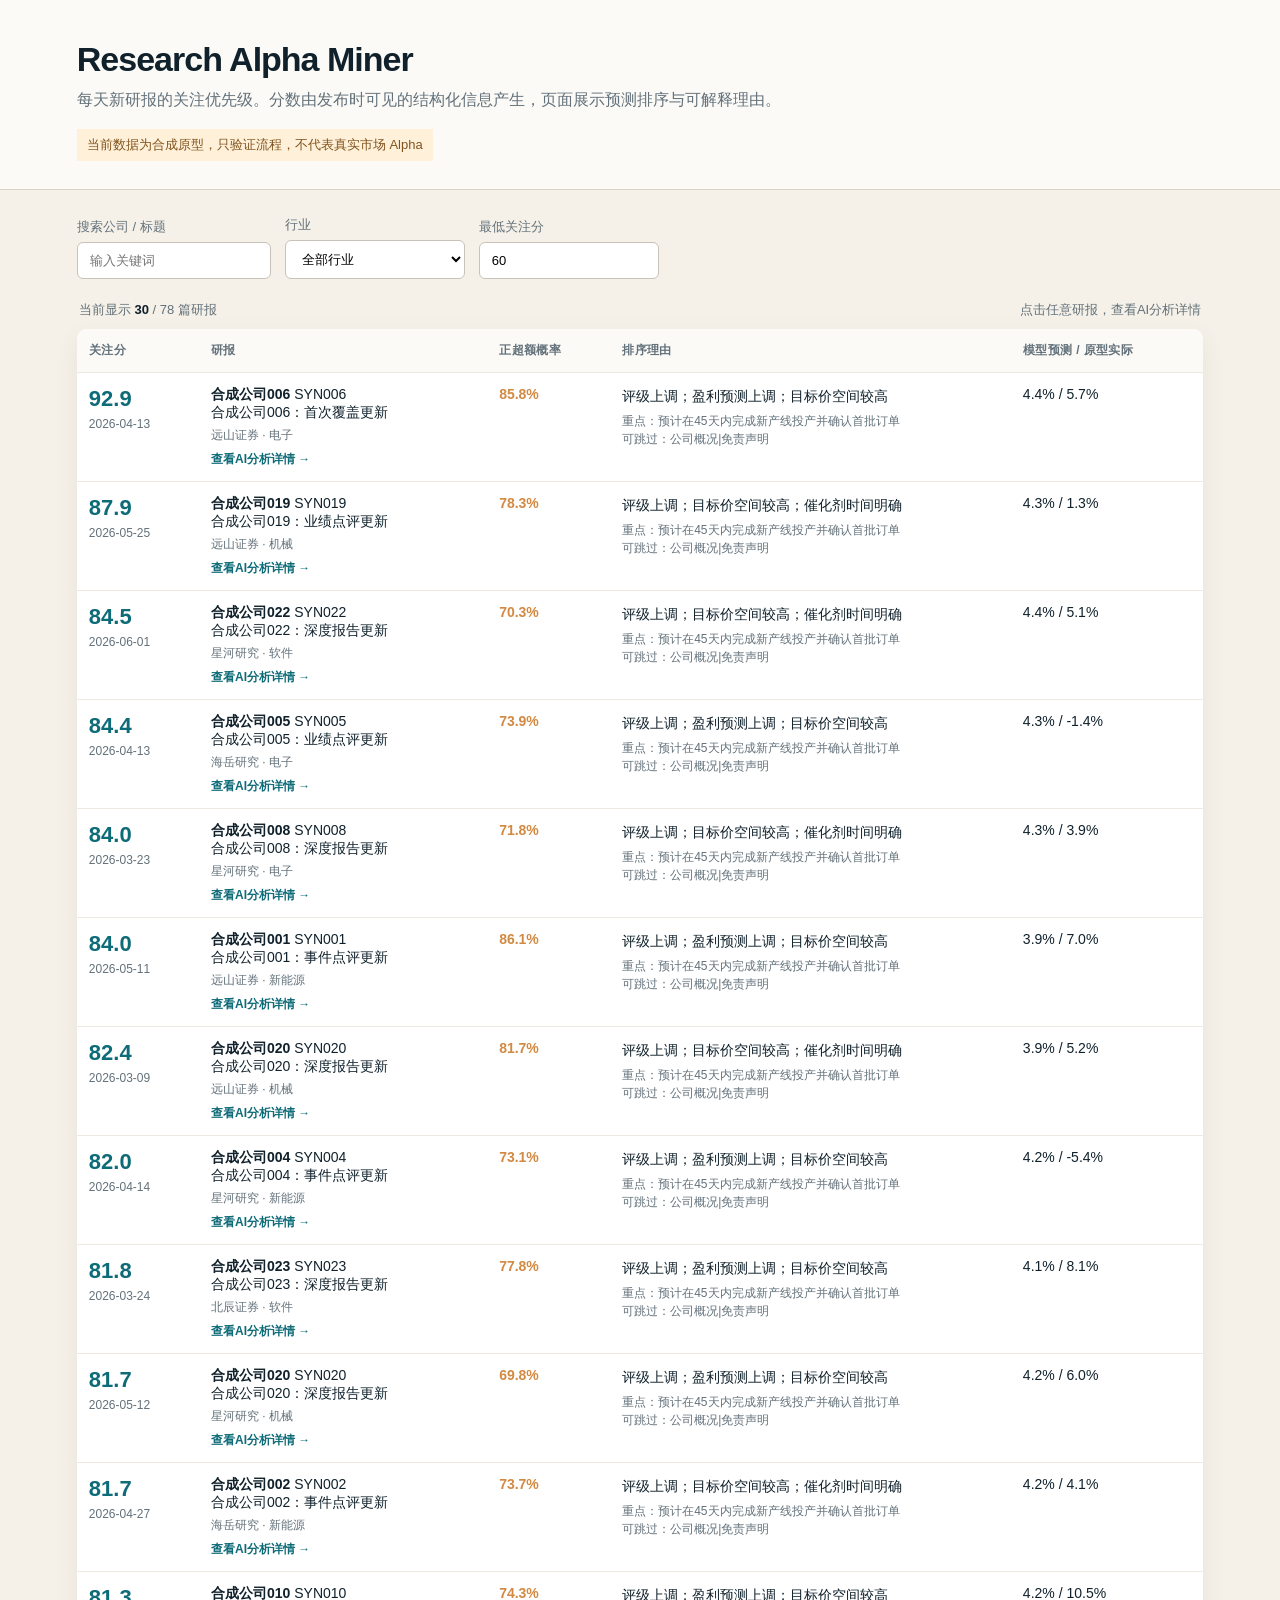
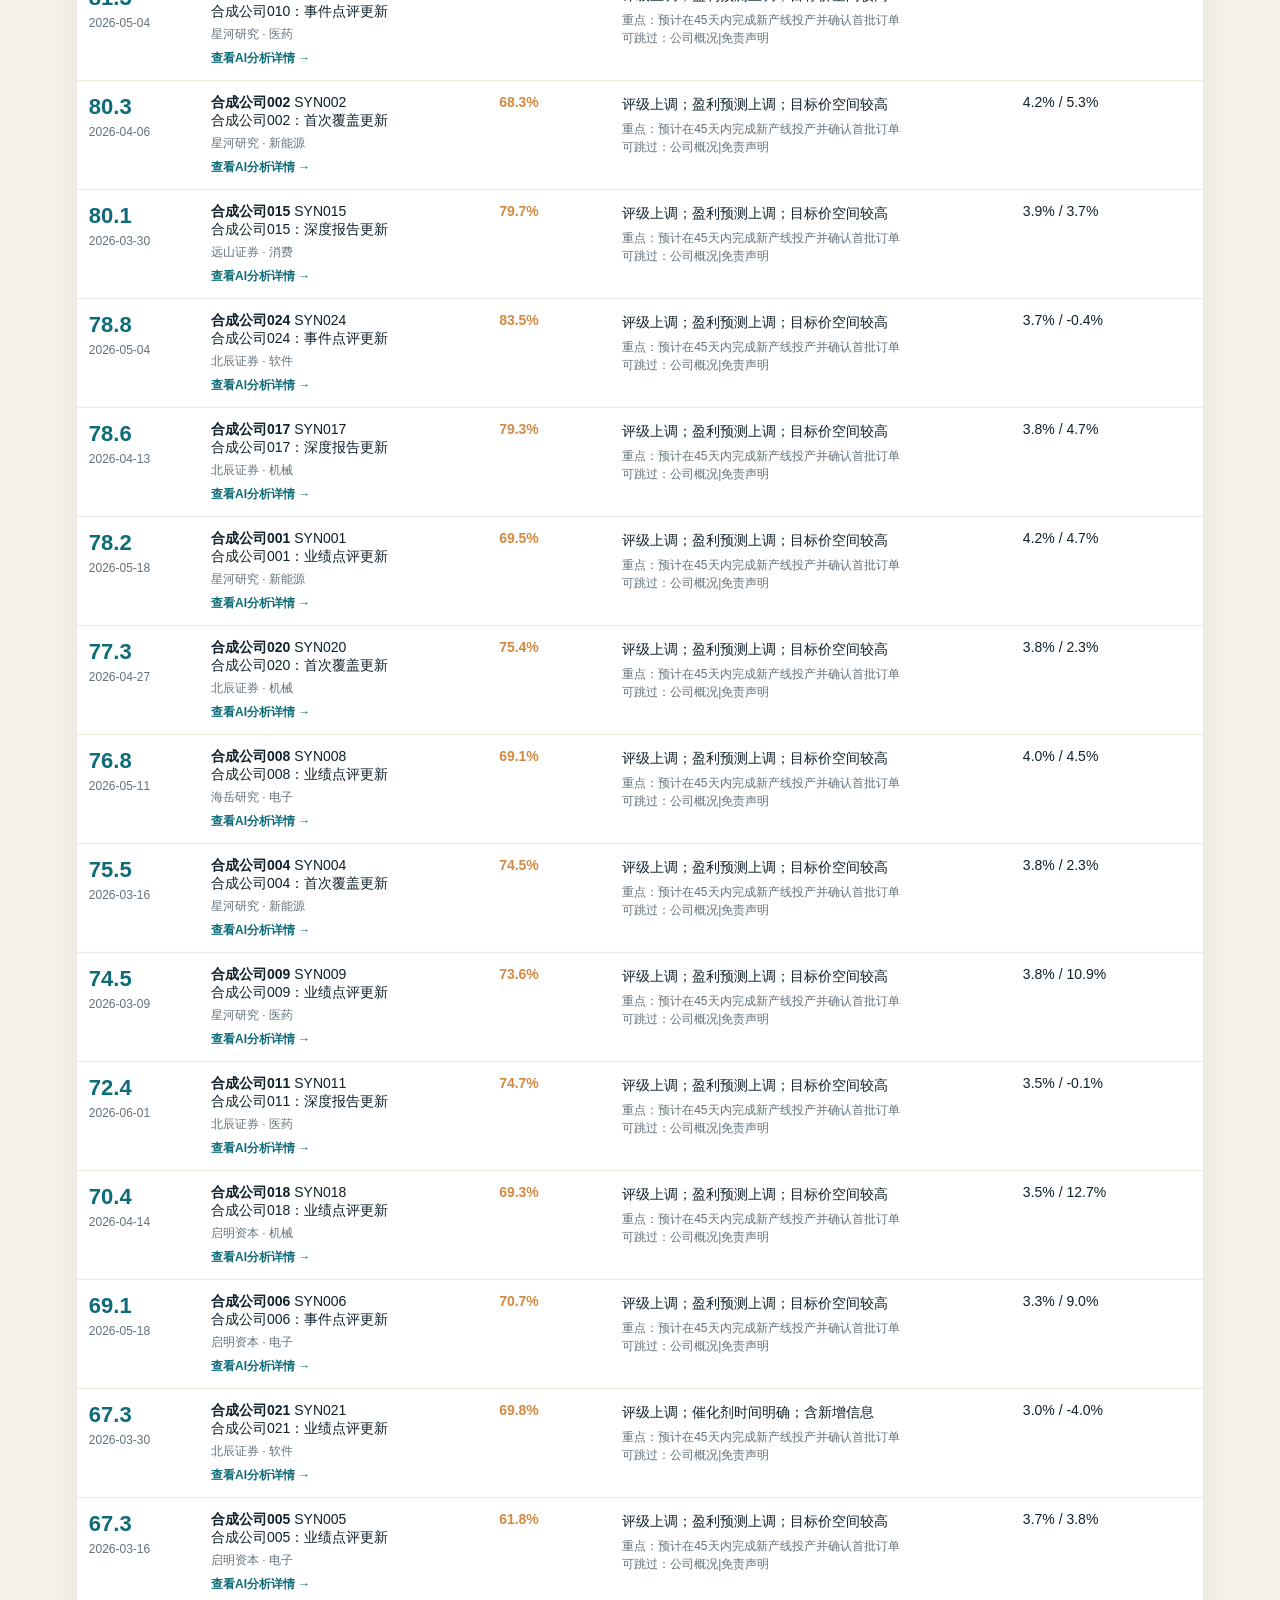
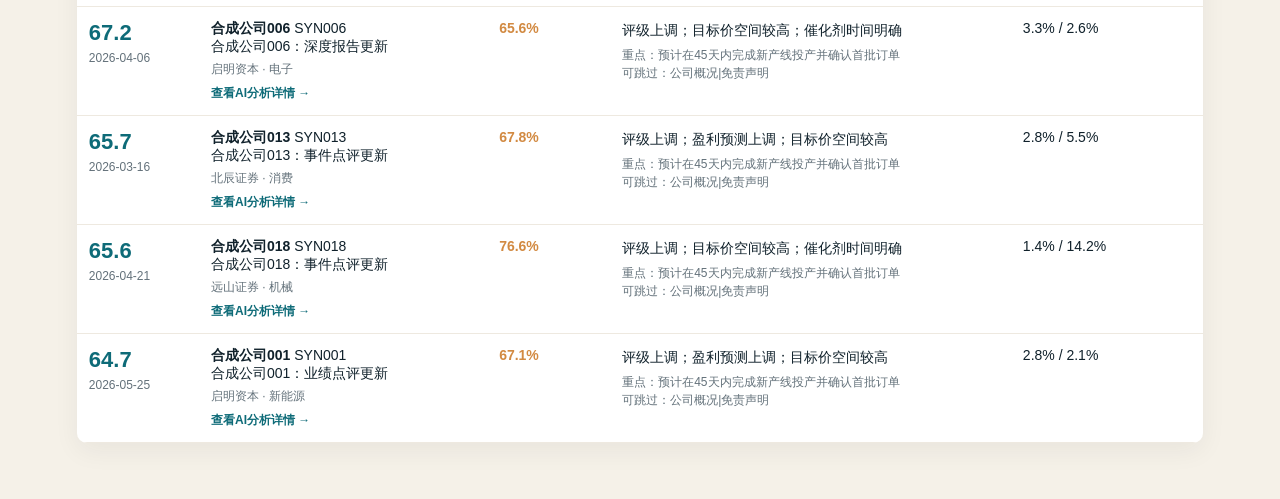
==== commit 2203611f: "feat: add interactive report detail experience" ====
--- a/research-alpha-miner/index.html
+++ b/research-alpha-miner/index.html
@@ -5,7 +5,7 @@
   <meta name="viewport" content="width=device-width, initial-scale=1">
   <title>Research Alpha Miner</title>
   <style>
-    :root { --ink:#10212b; --muted:#63717a; --accent:#0e6b78; --warm:#d28a42; --paper:#f5f1e8; }
+    :root { --ink:#10212b; --muted:#63717a; --accent:#0e6b78; --accent-soft:#e4f1f2; --warm:#d28a42; --paper:#f5f1e8; --line:#e5dfd4; }
     * { box-sizing:border-box; }
     body { margin:0; font-family:"Microsoft YaHei", Arial, sans-serif; color:var(--ink); background:var(--paper); }
     header { padding:40px 6vw 28px; border-bottom:1px solid #d8d2c7; background:#fbfaf7; }
@@ -15,17 +15,48 @@
     main { padding:26px 6vw 56px; }
     .controls { display:flex; gap:14px; flex-wrap:wrap; margin-bottom:22px; align-items:end; }
     label { font-size:13px; color:var(--muted); display:grid; gap:6px; }
-    input, select { min-width:180px; padding:10px 12px; border:1px solid #c8c3b8; background:white; font:inherit; }
-    table { width:100%; border-collapse:collapse; background:white; box-shadow:0 8px 26px rgba(35,42,45,.06); }
+    input, select { min-width:180px; padding:10px 12px; border:1px solid #c8c3b8; border-radius:6px; background:white; font:inherit; }
+    input:focus, select:focus { outline:3px solid rgba(14,107,120,.15); border-color:var(--accent); }
+    .table-headline { display:flex; justify-content:space-between; gap:16px; align-items:center; margin:0 2px 10px; color:var(--muted); font-size:13px; }
+    .table-headline strong { color:var(--ink); }
+    .table-wrap { overflow-x:auto; border-radius:10px; box-shadow:0 8px 26px rgba(35,42,45,.06); }
+    table { width:100%; border-collapse:collapse; background:white; }
     th, td { text-align:left; padding:13px 12px; border-bottom:1px solid #eee9e0; vertical-align:top; }
     th { font-size:12px; color:var(--muted); letter-spacing:.4px; text-transform:uppercase; position:sticky; top:0; background:#fbfaf7; }
     td { font-size:14px; }
+    .report-row { cursor:pointer; transition:background .15s ease, transform .15s ease; }
+    .report-row:hover, .report-row:focus { background:#f1f8f8; outline:none; }
+    .report-row:focus { box-shadow:inset 4px 0 0 var(--accent); }
     .score { font-size:22px; font-weight:700; color:var(--accent); }
     .prob { color:var(--warm); font-weight:700; }
     .reason { max-width:280px; line-height:1.5; }
     .meta { color:var(--muted); font-size:12px; margin-top:5px; }
+    .open-detail { display:inline-flex; align-items:center; gap:4px; margin-top:7px; color:var(--accent); font-size:12px; font-weight:700; }
     .empty { padding:28px; text-align:center; color:var(--muted); }
+    dialog { width:min(760px, calc(100vw - 32px)); max-height:calc(100vh - 40px); padding:0; border:0; border-radius:16px; color:var(--ink); background:#fbfaf7; box-shadow:0 24px 80px rgba(16,33,43,.3); }
+    dialog::backdrop { background:rgba(11,24,31,.6); backdrop-filter:blur(3px); }
+    .detail-shell { padding:30px; }
+    .close { position:absolute; top:15px; right:17px; width:38px; height:38px; border:0; border-radius:50%; background:#ede9e1; color:var(--ink); font-size:24px; cursor:pointer; }
+    .close:hover, .close:focus { background:#dfecee; outline:3px solid rgba(14,107,120,.15); }
+    .eyebrow { color:var(--accent); font-size:12px; font-weight:700; letter-spacing:.8px; text-transform:uppercase; }
+    .detail-title { margin:7px 48px 5px 0; font-size:25px; line-height:1.3; }
+    .detail-meta { color:var(--muted); font-size:13px; }
+    .priority { display:inline-block; margin-top:14px; padding:7px 10px; border-radius:999px; background:var(--accent-soft); color:var(--accent); font-size:13px; font-weight:700; }
+    .metric-grid { display:grid; grid-template-columns:repeat(3,1fr); gap:10px; margin:20px 0; }
+    .metric { padding:15px; border:1px solid var(--line); border-radius:10px; background:white; }
+    .metric span { display:block; color:var(--muted); font-size:12px; line-height:1.35; }
+    .metric strong { display:block; margin-top:5px; font-size:22px; }
+    .detail-grid { display:grid; grid-template-columns:1fr 1fr; gap:12px; }
+    .detail-card { padding:17px; border:1px solid var(--line); border-radius:10px; background:white; }
+    .detail-card.full { grid-column:1 / -1; }
+    .detail-card h3 { margin:0 0 9px; font-size:14px; }
+    .detail-card p { margin:0; color:#354952; line-height:1.65; }
+    .tags { display:flex; flex-wrap:wrap; gap:7px; }
+    .tag { padding:6px 9px; border-radius:999px; background:#eef2f1; color:#39545b; font-size:12px; }
+    .skip-list { color:var(--muted); }
+    .method-note { margin:16px 0 0; padding:12px 14px; border-left:3px solid var(--warm); background:#fff6e8; color:#745024; font-size:12px; line-height:1.6; }
     @media (max-width:900px) { .optional { display:none; } th,td { padding:10px 8px; } }
+    @media (max-width:620px) { header { padding:28px 20px 22px; } main { padding:20px 14px 40px; } h1 { font-size:28px; } .table-headline { align-items:flex-start; flex-direction:column; gap:4px; } .metric-grid, .detail-grid { grid-template-columns:1fr; } .detail-card.full { grid-column:auto; } .detail-shell { padding:24px 18px; } }
   </style>
 </head>
 <body>
@@ -40,27 +71,72 @@
       <label>行业<select id="industry"><option value="">全部行业</option></select></label>
       <label>最低关注分<input id="score" type="number" min="0" max="100" value="60"></label>
     </div>
-    <table>
-      <thead><tr><th>关注分</th><th>研报</th><th>正超额概率</th><th>排序理由</th><th class="optional">模型预测 / 原型实际</th></tr></thead>
-      <tbody id="rows"></tbody>
-    </table>
+    <div class="table-headline">
+      <span id="result-count" aria-live="polite"></span>
+      <span>点击任意研报，查看AI分析详情</span>
+    </div>
+    <div class="table-wrap">
+      <table>
+        <thead><tr><th>关注分</th><th>研报</th><th>正超额概率</th><th>排序理由</th><th class="optional">模型预测 / 原型实际</th></tr></thead>
+        <tbody id="rows"></tbody>
+      </table>
+    </div>
   </main>
+  <dialog id="report-modal" aria-labelledby="detail-title">
+    <button class="close" id="close-modal" type="button" aria-label="关闭详情">×</button>
+    <div id="detail-content"></div>
+  </dialog>
   <script>
     const rows = document.getElementById('rows');
+    const modal = document.getElementById('report-modal');
+    const detailContent = document.getElementById('detail-content');
     let data = [];
     const fmtPct = v => `${(v*100).toFixed(1)}%`;
+    const esc = value => String(value ?? '').replace(/[&<>'"]/g, char => ({'&':'&amp;','<':'&lt;','>':'&gt;',"'":'&#39;','"':'&quot;'}[char]));
+    const priorityLabel = score => score >= 85 ? 'S级 · 建议立即阅读' : score >= 75 ? 'A级 · 建议重点关注' : 'B级 · 可进入候选池';
     function render(){
       const q = document.getElementById('query').value.trim().toLowerCase();
       const industry = document.getElementById('industry').value;
       const floor = Number(document.getElementById('score').value || 0);
       const filtered = data.filter(d => (!q || `${d.company_name}${d.title}${d.symbol}`.toLowerCase().includes(q)) && (!industry || d.industry===industry) && d.attention_score>=floor);
-      rows.innerHTML = filtered.length ? filtered.map(d => `<tr>
+      document.getElementById('result-count').innerHTML = `当前显示 <strong>${filtered.length}</strong> / ${data.length} 篇研报`;
+      rows.innerHTML = filtered.length ? filtered.map(d => `<tr class="report-row" data-report-id="${esc(d.report_id)}" tabindex="0" role="button" aria-label="查看${esc(d.company_name)}研报详情">
         <td><div class="score">${d.attention_score.toFixed(1)}</div><div class="meta">${d.entry_date}</div></td>
-        <td><strong>${d.company_name}</strong> ${d.symbol}<div>${d.title}</div><div class="meta">${d.broker} · ${d.industry}</div></td>
+        <td><strong>${esc(d.company_name)}</strong> ${esc(d.symbol)}<div>${esc(d.title)}</div><div class="meta">${esc(d.broker)} · ${esc(d.industry)}</div><span class="open-detail">查看AI分析详情 →</span></td>
         <td class="prob">${fmtPct(d.positive_probability)}</td>
-        <td class="reason">${d.reason_codes}<div class="meta">重点：${d.key_catalyst || '未提取'}<br>可跳过：${d.ignore_sections || '无'}</div></td>
+        <td class="reason">${esc(d.reason_codes)}<div class="meta">重点：${esc(d.key_catalyst || '未提取')}<br>可跳过：${esc(d.ignore_sections || '无')}</div></td>
         <td class="optional">${fmtPct(d.predicted_excess_return)} / ${fmtPct(d.excess_return_20d)}</td>
       </tr>`).join('') : `<tr><td colspan="5" class="empty">没有满足当前筛选条件的研报</td></tr>`;
+    }
+    function openReport(reportId){
+      const d = data.find(item => item.report_id === reportId);
+      if (!d) return;
+      const reasons = String(d.reason_codes || '未提取').split('；').filter(Boolean);
+      const skip = String(d.ignore_sections || '无').split('|').filter(Boolean);
+      detailContent.innerHTML = `<article class="detail-shell">
+        <div class="eyebrow">AI研报价值判断 · ${esc(d.report_id)}</div>
+        <h2 class="detail-title" id="detail-title">${esc(d.title)}</h2>
+        <div class="detail-meta">${esc(d.company_name)} ${esc(d.symbol)} · ${esc(d.broker)} · ${esc(d.industry)} · ${esc(d.entry_date)}</div>
+        <div class="priority">${priorityLabel(d.attention_score)}</div>
+        <div class="metric-grid">
+          <div class="metric"><span>综合关注分</span><strong>${d.attention_score.toFixed(1)}</strong></div>
+          <div class="metric"><span>未来20日正超额概率</span><strong>${fmtPct(d.positive_probability)}</strong></div>
+          <div class="metric"><span>模型预测超额</span><strong>${fmtPct(d.predicted_excess_return)}</strong></div>
+        </div>
+        <div class="detail-grid">
+          <section class="detail-card full"><h3>AI结构化摘要</h3><p>${esc(d.summary || '暂无摘要')}</p></section>
+          <section class="detail-card"><h3>建议重点关注</h3><p>${esc(d.key_catalyst || '暂未提取到明确催化剂')}</p></section>
+          <section class="detail-card"><h3>可降低阅读优先级</h3><p class="skip-list">${skip.map(item => esc(item)).join('、')}</p></section>
+          <section class="detail-card full"><h3>进入重点队列的原因</h3><div class="tags">${reasons.map(item => `<span class="tag">${esc(item)}</span>`).join('')}</div></section>
+        </div>
+        <div class="method-note">历史验证结果：未来20日行业中性超额为 <strong>${fmtPct(d.excess_return_20d)}</strong>。该字段只用于历史回测验收，不参与新研报当天的模型打分。</div>
+      </article>`;
+      if (typeof modal.showModal === 'function') modal.showModal(); else modal.setAttribute('open', '');
+      document.body.style.overflow = 'hidden';
+    }
+    function closeReport(){
+      if (typeof modal.close === 'function') modal.close(); else modal.removeAttribute('open');
+      document.body.style.overflow = '';
     }
     Promise.resolve([{"report_id": "R00398", "entry_date": "2026-04-13", "company_name": "合成公司006", "symbol": "SYN006", "industry": "电子", "broker": "远山证券", "title": "合成公司006：首次覆盖更新", "attention_score": 92.8926, "positive_probability": 0.8579, "predicted_excess_return": 0.0442, "reason_codes": "评级上调；盈利预测上调；目标价空间较高", "summary": "评级upgrade，盈利预测调整12.0%，目标价空间26.6%", "key_catalyst": "预计在45天内完成新产线投产并确认首批订单", "ignore_sections": "公司概况|免责声明", "excess_return_20d": 0.0569}, {"report_id": "R00433", "entry_date": "2026-05-25", "company_name": "合成公司019", "symbol": "SYN019", "industry": "机械", "broker": "远山证券", "title": "合成公司019：业绩点评更新", "attention_score": 87.8535, "positive_probability": 0.783, "predicted_excess_return": 0.0431, "reason_codes": "评级上调；目标价空间较高；催化剂时间明确", "summary": "评级upgrade，盈利预测调整4.2%，目标价空间20.7%", "key_catalyst": "预计在45天内完成新产线投产并确认首批订单", "ignore_sections": "公司概况|免责声明", "excess_return_20d": 0.0129}, {"report_id": "R00444", "entry_date": "2026-06-01", "company_name": "合成公司022", "symbol": "SYN022", "industry": "软件", "broker": "星河研究", "title": "合成公司022：深度报告更新", "attention_score": 84.5056, "positive_probability": 0.7031, "predicted_excess_return": 0.0437, "reason_codes": "评级上调；目标价空间较高；催化剂时间明确", "summary": "评级upgrade，盈利预测调整2.0%，目标价空间21.5%", "key_catalyst": "预计在45天内完成新产线投产并确认首批订单", "ignore_sections": "公司概况|免责声明", "excess_return_20d": 0.051}, {"report_id": "R00401", "entry_date": "2026-04-13", "company_name": "合成公司005", "symbol": "SYN005", "industry": "电子", "broker": "海岳研究", "title": "合成公司005：业绩点评更新", "attention_score": 84.3594, "positive_probability": 0.7391, "predicted_excess_return": 0.0427, "reason_codes": "评级上调；盈利预测上调；目标价空间较高", "summary": "评级upgrade，盈利预测调整7.7%，目标价空间25.4%", "key_catalyst": "预计在45天内完成新产线投产并确认首批订单", "ignore_sections": "公司概况|免责声明", "excess_return_20d": -0.0144}, {"report_id": "R00384", "entry_date": "2026-03-23", "company_name": "合成公司008", "symbol": "SYN008", "industry": "电子", "broker": "星河研究", "title": "合成公司008：深度报告更新", "attention_score": 83.9605, "positive_probability": 0.7182, "predicted_excess_return": 0.0427, "reason_codes": "评级上调；目标价空间较高；催化剂时间明确", "summary": "评级upgrade，盈利预测调整4.3%，目标价空间26.3%", "key_catalyst": "预计在45天内完成新产线投产并确认首批订单", "ignore_sections": "公司概况|免责声明", "excess_return_20d": 0.0394}, {"report_id": "R00423", "entry_date": "2026-05-11", "company_name": "合成公司001", "symbol": "SYN001", "industry": "新能源", "broker": "远山证券", "title": "合成公司001：事件点评更新", "attention_score": 83.9562, "positive_probability": 0.8609, "predicted_excess_return": 0.0392, "reason_codes": "评级上调；盈利预测上调；目标价空间较高", "summary": "评级upgrade，盈利预测调整7.0%，目标价空间23.6%", "key_catalyst": "预计在45天内完成新产线投产并确认首批订单", "ignore_sections": "公司概况|免责声明", "excess_return_20d": 0.0703}, {"report_id": "R00368", "entry_date": "2026-03-09", "company_name": "合成公司020", "symbol": "SYN020", "industry": "机械", "broker": "远山证券", "title": "合成公司020：深度报告更新", "attention_score": 82.3993, "positive_probability": 0.8168, "predicted_excess_return": 0.0392, "reason_codes": "评级上调；目标价空间较高；催化剂时间明确", "summary": "评级upgrade，盈利预测调整3.1%，目标价空间25.3%", "key_catalyst": "预计在45天内完成新产线投产并确认首批订单", "ignore_sections": "公司概况|免责声明", "excess_return_20d": 0.0518}, {"report_id": "R00399", "entry_date": "2026-04-14", "company_name": "合成公司004", "symbol": "SYN004", "industry": "新能源", "broker": "星河研究", "title": "合成公司004：事件点评更新", "attention_score": 81.9881, "positive_probability": 0.7307, "predicted_excess_return": 0.0416, "reason_codes": "评级上调；盈利预测上调；目标价空间较高", "summary": "评级upgrade，盈利预测调整7.5%，目标价空间21.9%", "key_catalyst": "预计在45天内完成新产线投产并确认首批订单", "ignore_sections": "公司概况|免责声明", "excess_return_20d": -0.054}, {"report_id": "R00380", "entry_date": "2026-03-24", "company_name": "合成公司023", "symbol": "SYN023", "industry": "软件", "broker": "北辰证券", "title": "合成公司023：深度报告更新", "attention_score": 81.7673, "positive_probability": 0.7782, "predicted_excess_return": 0.0409, "reason_codes": "评级上调；盈利预测上调；目标价空间较高", "summary": "评级upgrade，盈利预测调整9.0%，目标价空间19.9%", "key_catalyst": "预计在45天内完成新产线投产并确认首批订单", "ignore_sections": "公司概况|免责声明", "excess_return_20d": 0.0806}, {"report_id": "R00424", "entry_date": "2026-05-12", "company_name": "合成公司020", "symbol": "SYN020", "industry": "机械", "broker": "星河研究", "title": "合成公司020：深度报告更新", "attention_score": 81.667, "positive_probability": 0.6983, "predicted_excess_return": 0.0416, "reason_codes": "评级上调；盈利预测上调；目标价空间较高", "summary": "评级upgrade，盈利预测调整12.5%，目标价空间22.9%", "key_catalyst": "预计在45天内完成新产线投产并确认首批订单", "ignore_sections": "公司概况|免责声明", "excess_return_20d": 0.0598}, {"report_id": "R00411", "entry_date": "2026-04-27", "company_name": "合成公司002", "symbol": "SYN002", "industry": "新能源", "broker": "海岳研究", "title": "合成公司002：事件点评更新", "attention_score": 81.6574, "positive_probability": 0.737, "predicted_excess_return": 0.0416, "reason_codes": "评级上调；目标价空间较高；催化剂时间明确", "summary": "评级upgrade，盈利预测调整2.9%，目标价空间21.7%", "key_catalyst": "预计在45天内完成新产线投产并确认首批订单", "ignore_sections": "公司概况|免责声明", "excess_return_20d": 0.041}, {"report_id": "R00419", "entry_date": "2026-05-04", "company_name": "合成公司010", "symbol": "SYN010", "industry": "医药", "broker": "星河研究", "title": "合成公司010：事件点评更新", "attention_score": 81.2868, "positive_probability": 0.7426, "predicted_excess_return": 0.0416, "reason_codes": "评级上调；盈利预测上调；目标价空间较高", "summary": "评级upgrade，盈利预测调整8.8%，目标价空间23.1%", "key_catalyst": "预计在45天内完成新产线投产并确认首批订单", "ignore_sections": "公司概况|免责声明", "excess_return_20d": 0.1051}, {"report_id": "R00394", "entry_date": "2026-04-06", "company_name": "合成公司002", "symbol": "SYN002", "industry": "新能源", "broker": "星河研究", "title": "合成公司002：首次覆盖更新", "attention_score": 80.2572, "positive_probability": 0.6831, "predicted_excess_return": 0.0416, "reason_codes": "评级上调；盈利预测上调；目标价空间较高", "summary": "评级upgrade，盈利预测调整6.3%，目标价空间21.4%", "key_catalyst": "预计在45天内完成新产线投产并确认首批订单", "ignore_sections": "公司概况|免责声明", "excess_return_20d": 0.0529}, {"report_id": "R00388", "entry_date": "2026-03-30", "company_name": "合成公司015", "symbol": "SYN015", "industry": "消费", "broker": "远山证券", "title": "合成公司015：深度报告更新", "attention_score": 80.1103, "positive_probability": 0.797, "predicted_excess_return": 0.0391, "reason_codes": "评级上调；盈利预测上调；目标价空间较高", "summary": "评级upgrade，盈利预测调整7.6%，目标价空间23.6%", "key_catalyst": "预计在45天内完成新产线投产并确认首批订单", "ignore_sections": "公司概况|免责声明", "excess_return_20d": 0.0372}, {"report_id": "R00415", "entry_date": "2026-05-04", "company_name": "合成公司024", "symbol": "SYN024", "industry": "软件", "broker": "北辰证券", "title": "合成公司024：事件点评更新", "attention_score": 78.7548, "positive_probability": 0.8348, "predicted_excess_return": 0.037, "reason_codes": "评级上调；盈利预测上调；目标价空间较高", "summary": "评级upgrade，盈利预测调整6.2%，目标价空间29.5%", "key_catalyst": "预计在45天内完成新产线投产并确认首批订单", "ignore_sections": "公司概况|免责声明", "excess_return_20d": -0.0045}, {"report_id": "R00400", "entry_date": "2026-04-13", "company_name": "合成公司017", "symbol": "SYN017", "industry": "机械", "broker": "北辰证券", "title": "合成公司017：深度报告更新", "attention_score": 78.5954, "positive_probability": 0.7927, "predicted_excess_return": 0.0377, "reason_codes": "评级上调；盈利预测上调；目标价空间较高", "summary": "评级upgrade，盈利预测调整12.9%，目标价空间28.6%", "key_catalyst": "预计在45天内完成新产线投产并确认首批订单", "ignore_sections": "公司概况|免责声明", "excess_return_20d": 0.0472}, {"report_id": "R00429", "entry_date": "2026-05-18", "company_name": "合成公司001", "symbol": "SYN001", "industry": "新能源", "broker": "星河研究", "title": "合成公司001：业绩点评更新", "attention_score": 78.2435, "positive_probability": 0.6947, "predicted_excess_return": 0.0416, "reason_codes": "评级上调；盈利预测上调；目标价空间较高", "summary": "评级upgrade，盈利预测调整9.0%，目标价空间20.8%", "key_catalyst": "预计在45天内完成新产线投产并确认首批订单", "ignore_sections": "公司概况|免责声明", "excess_return_20d": 0.0466}, {"report_id": "R00410", "entry_date": "2026-04-27", "company_name": "合成公司020", "symbol": "SYN020", "industry": "机械", "broker": "北辰证券", "title": "合成公司020：首次覆盖更新", "attention_score": 77.3129, "positive_probability": 0.7541, "predicted_excess_return": 0.0377, "reason_codes": "评级上调；盈利预测上调；目标价空间较高", "summary": "评级upgrade，盈利预测调整12.1%，目标价空间25.4%", "key_catalyst": "预计在45天内完成新产线投产并确认首批订单", "ignore_sections": "公司概况|免责声明", "excess_return_20d": 0.0233}, {"report_id": "R00421", "entry_date": "2026-05-11", "company_name": "合成公司008", "symbol": "SYN008", "industry": "电子", "broker": "海岳研究", "title": "合成公司008：业绩点评更新", "attention_score": 76.7762, "positive_probability": 0.6914, "predicted_excess_return": 0.0396, "reason_codes": "评级上调；盈利预测上调；目标价空间较高", "summary": "评级upgrade，盈利预测调整9.3%，目标价空间17.6%", "key_catalyst": "预计在45天内完成新产线投产并确认首批订单", "ignore_sections": "公司概况|免责声明", "excess_return_20d": 0.0455}, {"report_id": "R00374", "entry_date": "2026-03-16", "company_name": "合成公司004", "symbol": "SYN004", "industry": "新能源", "broker": "星河研究", "title": "合成公司004：首次覆盖更新", "attention_score": 75.5495, "positive_probability": 0.7448, "predicted_excess_return": 0.0377, "reason_codes": "评级上调；盈利预测上调；目标价空间较高", "summary": "评级upgrade，盈利预测调整5.6%，目标价空间30.6%", "key_catalyst": "预计在45天内完成新产线投产并确认首批订单", "ignore_sections": "公司概况|免责声明", "excess_return_20d": 0.0227}, {"report_id": "R00369", "entry_date": "2026-03-09", "company_name": "合成公司009", "symbol": "SYN009", "industry": "医药", "broker": "星河研究", "title": "合成公司009：业绩点评更新", "attention_score": 74.465, "positive_probability": 0.7361, "predicted_excess_return": 0.0377, "reason_codes": "评级上调；盈利预测上调；目标价空间较高", "summary": "评级upgrade，盈利预测调整8.7%，目标价空间27.1%", "key_catalyst": "预计在45天内完成新产线投产并确认首批订单", "ignore_sections": "公司概况|免责声明", "excess_return_20d": 0.1093}, {"report_id": "R00440", "entry_date": "2026-06-01", "company_name": "合成公司011", "symbol": "SYN011", "industry": "医药", "broker": "北辰证券", "title": "合成公司011：深度报告更新", "attention_score": 72.4051, "positive_probability": 0.7468, "predicted_excess_return": 0.0345, "reason_codes": "评级上调；盈利预测上调；目标价空间较高", "summary": "评级upgrade，盈利预测调整8.3%，目标价空间18.2%", "key_catalyst": "预计在45天内完成新产线投产并确认首批订单", "ignore_sections": "公司概况|免责声明", "excess_return_20d": -0.0014}, {"report_id": "R00397", "entry_date": "2026-04-14", "company_name": "合成公司018", "symbol": "SYN018", "industry": "机械", "broker": "启明资本", "title": "合成公司018：业绩点评更新", "attention_score": 70.3901, "positive_probability": 0.6935, "predicted_excess_return": 0.035, "reason_codes": "评级上调；盈利预测上调；目标价空间较高", "summary": "评级upgrade，盈利预测调整15.6%，目标价空间31.6%", "key_catalyst": "预计在45天内完成新产线投产并确认首批订单", "ignore_sections": "公司概况|免责声明", "excess_return_20d": 0.1267}, {"report_id": "R00427", "entry_date": "2026-05-18", "company_name": "合成公司006", "symbol": "SYN006", "industry": "电子", "broker": "启明资本", "title": "合成公司006：事件点评更新", "attention_score": 69.132, "positive_probability": 0.7073, "predicted_excess_return": 0.0327, "reason_codes": "评级上调；盈利预测上调；目标价空间较高", "summary": "评级upgrade，盈利预测调整12.8%，目标价空间25.8%", "key_catalyst": "预计在45天内完成新产线投产并确认首批订单", "ignore_sections": "公司概况|免责声明", "excess_return_20d": 0.0899}, {"report_id": "R00385", "entry_date": "2026-03-30", "company_name": "合成公司021", "symbol": "SYN021", "industry": "软件", "broker": "北辰证券", "title": "合成公司021：业绩点评更新", "attention_score": 67.3463, "positive_probability": 0.6976, "predicted_excess_return": 0.0296, "reason_codes": "评级上调；催化剂时间明确；含新增信息", "summary": "评级upgrade，盈利预测调整2.6%，目标价空间14.0%", "key_catalyst": "预计在45天内完成新产线投产并确认首批订单", "ignore_sections": "公司概况|免责声明", "excess_return_20d": -0.0395}, {"report_id": "R00377", "entry_date": "2026-03-16", "company_name": "合成公司005", "symbol": "SYN005", "industry": "电子", "broker": "启明资本", "title": "合成公司005：业绩点评更新", "attention_score": 67.2714, "positive_probability": 0.6182, "predicted_excess_return": 0.0366, "reason_codes": "评级上调；盈利预测上调；目标价空间较高", "summary": "评级upgrade，盈利预测调整9.2%，目标价空间21.4%", "key_catalyst": "预计在45天内完成新产线投产并确认首批订单", "ignore_sections": "公司概况|免责声明", "excess_return_20d": 0.038}, {"report_id": "R00392", "entry_date": "2026-04-06", "company_name": "合成公司006", "symbol": "SYN006", "industry": "电子", "broker": "启明资本", "title": "合成公司006：深度报告更新", "attention_score": 67.2113, "positive_probability": 0.6559, "predicted_excess_return": 0.0327, "reason_codes": "评级上调；目标价空间较高；催化剂时间明确", "summary": "评级upgrade，盈利预测调整4.3%，目标价空间27.0%", "key_catalyst": "预计在45天内完成新产线投产并确认首批订单", "ignore_sections": "公司概况|免责声明", "excess_return_20d": 0.0259}, {"report_id": "R00375", "entry_date": "2026-03-16", "company_name": "合成公司013", "symbol": "SYN013", "industry": "消费", "broker": "北辰证券", "title": "合成公司013：事件点评更新", "attention_score": 65.6979, "positive_probability": 0.6776, "predicted_excess_return": 0.0279, "reason_codes": "评级上调；盈利预测上调；目标价空间较高", "summary": "评级upgrade，盈利预测调整8.9%，目标价空间15.9%", "key_catalyst": "预计在45天内完成新产线投产并确认首批订单", "ignore_sections": "公司概况|免责声明", "excess_return_20d": 0.0555}, {"report_id": "R00403", "entry_date": "2026-04-21", "company_name": "合成公司018", "symbol": "SYN018", "industry": "机械", "broker": "远山证券", "title": "合成公司018：事件点评更新", "attention_score": 65.591, "positive_probability": 0.7664, "predicted_excess_return": 0.0139, "reason_codes": "评级上调；目标价空间较高；催化剂时间明确", "summary": "评级upgrade，盈利预测调整-2.3%，目标价空间17.1%", "key_catalyst": "预计在45天内完成新产线投产并确认首批订单", "ignore_sections": "公司概况|免责声明", "excess_return_20d": 0.1422}, {"report_id": "R00437", "entry_date": "2026-05-25", "company_name": "合成公司001", "symbol": "SYN001", "industry": "新能源", "broker": "启明资本", "title": "合成公司001：业绩点评更新", "attention_score": 64.6982, "positive_probability": 0.6706, "predicted_excess_return": 0.0277, "reason_codes": "评级上调；盈利预测上调；目标价空间较高", "summary": "评级upgrade，盈利预测调整7.2%，目标价空间27.8%", "key_catalyst": "预计在45天内完成新产线投产并确认首批订单", "ignore_sections": "公司概况|免责声明", "excess_return_20d": 0.0215}, {"report_id": "R00422", "entry_date": "2026-05-11", "company_name": "合成公司016", "symbol": "SYN016", "industry": "消费", "broker": "启明资本", "title": "合成公司016：首次覆盖更新", "attention_score": 58.4052, "positive_probability": 0.5058, "predicted_excess_return": 0.0315, "reason_codes": "评级上调；目标价空间较高；催化剂时间明确", "summary": "评级upgrade，盈利预测调整2.3%，目标价空间22.3%", "key_catalyst": "预计在45天内完成新产线投产并确认首批订单", "ignore_sections": "公司概况|免责声明", "excess_return_20d": 0.0728}, {"report_id": "R00435", "entry_date": "2026-05-26", "company_name": "合成公司009", "symbol": "SYN009", "industry": "医药", "broker": "北辰证券", "title": "合成公司009：事件点评更新", "attention_score": 58.22, "positive_probability": 0.554, "predicted_excess_return": 0.0232, "reason_codes": "模型综合评分", "summary": "评级maintain，盈利预测调整0.7%，目标价空间14.7%", "key_catalyst": "未来几个季度可能出现需求改善", "ignore_sections": "公司概况|免责声明", "excess_return_20d": -0.0662}, {"report_id": "R00431", "entry_date": "2026-05-18", "company_name": "合成公司012", "symbol": "SYN012", "industry": "医药", "broker": "海岳研究", "title": "合成公司012：事件点评更新", "attention_score": 57.7253, "positive_probability": 0.5571, "predicted_excess_return": 0.0166, "reason_codes": "目标价空间较高", "summary": "评级maintain，盈利预测调整2.6%，目标价空间18.4%", "key_catalyst": "未来几个季度可能出现需求改善", "ignore_sections": "公司概况|免责声明", "excess_return_20d": 0.0345}, {"report_id": "R00413", "entry_date": "2026-04-28", "company_name": "合成公司014", "symbol": "SYN014", "industry": "消费", "broker": "远山证券", "title": "合成公司014：业绩点评更新", "attention_score": 57.2426, "positive_probability": 0.5864, "predicted_excess_return": 0.0159, "reason_codes": "目标价空间较高", "summary": "评级maintain，盈利预测调整-0.2%，目标价空间20.7%", "key_catalyst": "未来几个季度可能出现需求改善", "ignore_sections": "公司概况|免责声明", "excess_return_20d": 0.0189}, {"report_id": "R00406", "entry_date": "2026-04-20", "company_name": "合成公司001", "symbol": "SYN001", "industry": "新能源", "broker": "海岳研究", "title": "合成公司001：首次覆盖更新", "attention_score": 55.1301, "positive_probability": 0.5701, "predicted_excess_return": 0.0115, "reason_codes": "评级上调；盈利预测上调；催化剂时间明确", "summary": "评级upgrade，盈利预测调整7.8%，目标价空间13.4%", "key_catalyst": "预计在45天内完成新产线投产并确认首批订单", "ignore_sections": "公司概况|免责声明", "excess_return_20d": 0.0472}, {"report_id": "R00409", "entry_date": "2026-04-27", "company_name": "合成公司011", "symbol": "SYN011", "industry": "医药", "broker": "星河研究", "title": "合成公司011：业绩点评更新", "attention_score": 53.6894, "positive_probability": 0.4894, "predicted_excess_return": 0.0166, "reason_codes": "目标价空间较高", "summary": "评级maintain，盈利预测调整4.5%，目标价空间18.3%", "key_catalyst": "未来几个季度可能出现需求改善", "ignore_sections": "公司概况|免责声明", "excess_return_20d": 0.0042}, {"report_id": "R00379", "entry_date": "2026-03-23", "company_name": "合成公司024", "symbol": "SYN024", "industry": "软件", "broker": "星河研究", "title": "合成公司024：事件点评更新", "attention_score": 52.7737, "positive_probability": 0.549, "predicted_excess_return": 0.0032, "reason_codes": "目标价空间较高", "summary": "评级maintain，盈利预测调整0.7%，目标价空间19.8%", "key_catalyst": "未来几个季度可能出现需求改善", "ignore_sections": "公司概况|免责声明", "excess_return_20d": -0.1091}, {"report_id": "R00378", "entry_date": "2026-03-16", "company_name": "合成公司020", "symbol": "SYN020", "industry": "机械", "broker": "远山证券", "title": "合成公司020：首次覆盖更新", "attention_score": 50.7514, "positive_probability": 0.5735, "predicted_excess_return": 0.0008, "reason_codes": "模型综合评分", "summary": "评级maintain，盈利预测调整2.4%，目标价空间13.2%", "key_catalyst": "未来几个季度可能出现需求改善", "ignore_sections": "公司概况|免责声明", "excess_return_20d": 0.051}, {"report_id": "R00373", "entry_date": "2026-03-16", "company_name": "合成公司001", "symbol": "SYN001", "industry": "新能源", "broker": "远山证券", "title": "合成公司001：业绩点评更新", "attention_score": 49.1403, "positive_probability": 0.6192, "predicted_excess_return": -0.0024, "reason_codes": "目标价空间较高", "summary": "评级maintain，盈利预测调整-2.7%，目标价空间15.4%", "key_catalyst": "未来几个季度可能出现需求改善", "ignore_sections": "公司概况|免责声明", "excess_return_20d": 0.0304}, {"report_id": "R00407", "entry_date": "2026-04-20", "company_name": "合成公司019", "symbol": "SYN019", "industry": "机械", "broker": "启明资本", "title": "合成公司019：事件点评更新", "attention_score": 48.3007, "positive_probability": 0.3946, "predicted_excess_return": 0.016, "reason_codes": "目标价空间较高", "summary": "评级maintain，盈利预测调整-0.1%，目标价空间20.0%", "key_catalyst": "未来几个季度可能出现需求改善", "ignore_sections": "公司概况|免责声明", "excess_return_20d": -0.004}, {"report_id": "R00390", "entry_date": "2026-03-30", "company_name": "合成公司003", "symbol": "SYN003", "industry": "新能源", "broker": "北辰证券", "title": "合成公司003：首次覆盖更新", "attention_score": 47.7046, "positive_probability": 0.4995, "predicted_excess_return": 0.0016, "reason_codes": "模型综合评分", "summary": "评级maintain，盈利预测调整1.4%，目标价空间13.1%", "key_catalyst": "未来几个季度可能出现需求改善", "ignore_sections": "公司概况|免责声明", "excess_return_20d": -0.0143}, {"report_id": "R00430", "entry_date": "2026-05-18", "company_name": "合成公司002", "symbol": "SYN002", "industry": "新能源", "broker": "北辰证券", "title": "合成公司002：首次覆盖更新", "attention_score": 47.2236, "positive_probability": 0.451, "predicted_excess_return": 0.0026, "reason_codes": "模型综合评分", "summary": "评级maintain，盈利预测调整-2.0%，目标价空间9.6%", "key_catalyst": "未来几个季度可能出现需求改善", "ignore_sections": "公司概况|免责声明", "excess_return_20d": -0.0547}, {"report_id": "R00412", "entry_date": "2026-04-27", "company_name": "合成公司023", "symbol": "SYN023", "industry": "软件", "broker": "启明资本", "title": "合成公司023：深度报告更新", "attention_score": 46.4518, "positive_probability": 0.4096, "predicted_excess_return": 0.006, "reason_codes": "模型综合评分", "summary": "评级maintain，盈利预测调整3.8%，目标价空间13.4%", "key_catalyst": "未来几个季度可能出现需求改善", "ignore_sections": "公司概况|免责声明", "excess_return_20d": 0.0208}, {"report_id": "R00404", "entry_date": "2026-04-20", "company_name": "合成公司021", "symbol": "SYN021", "industry": "软件", "broker": "星河研究", "title": "合成公司021：深度报告更新", "attention_score": 45.2649, "positive_probability": 0.4378, "predicted_excess_return": 0.002, "reason_codes": "模型综合评分", "summary": "评级maintain，盈利预测调整-0.1%，目标价空间10.1%", "key_catalyst": "未来几个季度可能出现需求改善", "ignore_sections": "公司概况|免责声明", "excess_return_20d": -0.0105}, {"report_id": "R00370", "entry_date": "2026-03-10", "company_name": "合成公司012", "symbol": "SYN012", "industry": "医药", "broker": "北辰证券", "title": "合成公司012：首次覆盖更新", "attention_score": 44.9802, "positive_probability": 0.484, "predicted_excess_return": -0.0001, "reason_codes": "模型综合评分", "summary": "评级maintain，盈利预测调整-1.4%，目标价空间13.3%", "key_catalyst": "未来几个季度可能出现需求改善", "ignore_sections": "公司概况|免责声明", "excess_return_20d": -0.0911}, {"report_id": "R00426", "entry_date": "2026-05-11", "company_name": "合成公司003", "symbol": "SYN003", "industry": "新能源", "broker": "海岳研究", "title": "合成公司003：首次覆盖更新", "attention_score": 44.6874, "positive_probability": 0.4132, "predicted_excess_return": 0.0026, "reason_codes": "模型综合评分", "summary": "评级maintain，盈利预测调整0.2%，目标价空间8.3%", "key_catalyst": "未来几个季度可能出现需求改善", "ignore_sections": "公司概况|免责声明", "excess_return_20d": -0.0378}, {"report_id": "R00438", "entry_date": "2026-05-25", "company_name": "合成公司013", "symbol": "SYN013", "industry": "消费", "broker": "远山证券", "title": "合成公司013：首次覆盖更新", "attention_score": 43.7896, "positive_probability": 0.4992, "predicted_excess_return": -0.0023, "reason_codes": "模型综合评分", "summary": "评级maintain，盈利预测调整2.8%，目标价空间9.1%", "key_catalyst": "未来几个季度可能出现需求改善", "ignore_sections": "公司概况|免责声明", "excess_return_20d": 0.0609}, {"report_id": "R00436", "entry_date": "2026-05-26", "company_name": "合成公司015", "symbol": "SYN015", "industry": "消费", "broker": "海岳研究", "title": "合成公司015：深度报告更新", "attention_score": 43.3201, "positive_probability": 0.4378, "predicted_excess_return": 0.0001, "reason_codes": "目标价空间较高", "summary": "评级maintain，盈利预测调整-4.8%，目标价空间22.5%", "key_catalyst": "未来几个季度可能出现需求改善", "ignore_sections": "公司概况|免责声明", "excess_return_20d": 0.0539}, {"report_id": "R00425", "entry_date": "2026-05-11", "company_name": "合成公司005", "symbol": "SYN005", "industry": "电子", "broker": "北辰证券", "title": "合成公司005：业绩点评更新", "attention_score": 41.8648, "positive_probability": 0.5126, "predicted_excess_return": -0.0056, "reason_codes": "目标价空间较高", "summary": "评级maintain，盈利预测调整-0.8%，目标价空间17.0%", "key_catalyst": "未来几个季度可能出现需求改善", "ignore_sections": "公司概况|免责声明", "excess_return_20d": -0.0009}, {"report_id": "R00405", "entry_date": "2026-04-21", "company_name": "合成公司005", "symbol": "SYN005", "industry": "电子", "broker": "北辰证券", "title": "合成公司005：业绩点评更新", "attention_score": 40.1395, "positive_probability": 0.4651, "predicted_excess_return": -0.0048, "reason_codes": "模型综合评分", "summary": "评级maintain，盈利预测调整-0.8%，目标价空间11.5%", "key_catalyst": "未来几个季度可能出现需求改善", "ignore_sections": "公司概况|免责声明", "excess_return_20d": -0.0027}, {"report_id": "R00442", "entry_date": "2026-06-01", "company_name": "合成公司002", "symbol": "SYN002", "industry": "新能源", "broker": "启明资本", "title": "合成公司002：首次覆盖更新", "attention_score": 38.9658, "positive_probability": 0.3767, "predicted_excess_return": -0.0006, "reason_codes": "目标价空间较高", "summary": "评级maintain，盈利预测调整-0.9%，目标价空间17.7%", "key_catalyst": "未来几个季度可能出现需求改善", "ignore_sections": "公司概况|免责声明", "excess_return_20d": -0.0018}, {"report_id": "R00372", "entry_date": "2026-03-10", "company_name": "合成公司001", "symbol": "SYN001", "industry": "新能源", "broker": "启明资本", "title": "合成公司001：深度报告更新", "attention_score": 36.2369, "positive_probability": 0.3351, "predicted_excess_return": -0.0021, "reason_codes": "模型综合评分", "summary": "评级maintain，盈利预测调整-0.0%，目标价空间9.2%", "key_catalyst": "未来几个季度可能出现需求改善", "ignore_sections": "公司概况|免责声明", "excess_return_20d": 0.0262}, {"report_id": "R00420", "entry_date": "2026-05-04", "company_name": "合成公司016", "symbol": "SYN016", "industry": "消费", "broker": "北辰证券", "title": "合成公司016：深度报告更新", "attention_score": 35.0933, "positive_probability": 0.3902, "predicted_excess_return": -0.0079, "reason_codes": "模型综合评分", "summary": "评级maintain，盈利预测调整-2.6%，目标价空间10.9%", "key_catalyst": "未来几个季度可能出现需求改善", "ignore_sections": "公司概况|免责声明", "excess_return_20d": 0.0646}, {"report_id": "R00402", "entry_date": "2026-04-13", "company_name": "合成公司013", "symbol": "SYN013", "industry": "消费", "broker": "启明资本", "title": "合成公司013：首次覆盖更新", "attention_score": 30.1362, "positive_probability": 0.2521, "predicted_excess_return": -0.0038, "reason_codes": "模型综合评分", "summary": "评级maintain，盈利预测调整3.3%，目标价空间9.0%", "key_catalyst": "未来几个季度可能出现需求改善", "ignore_sections": "公司概况|免责声明", "excess_return_20d": 0.0404}, {"report_id": "R00443", "entry_date": "2026-06-02", "company_name": "合成公司021", "symbol": "SYN021", "industry": "软件", "broker": "远山证券", "title": "合成公司021：事件点评更新", "attention_score": 29.0305, "positive_probability": 0.2819, "predicted_excess_return": -0.0088, "reason_codes": "模型综合评分", "summary": "评级maintain，盈利预测调整-5.8%，目标价空间8.3%", "key_catalyst": "长期行业景气有望改善", "ignore_sections": "公司概况|免责声明", "excess_return_20d": 0.0086}, {"report_id": "R00428", "entry_date": "2026-05-19", "company_name": "合成公司024", "symbol": "SYN024", "industry": "软件", "broker": "远山证券", "title": "合成公司024：深度报告更新", "attention_score": 27.066, "positive_probability": 0.2686, "predicted_excess_return": -0.0109, "reason_codes": "模型综合评分", "summary": "评级maintain，盈利预测调整-2.8%，目标价空间7.2%", "key_catalyst": "长期行业景气有望改善", "ignore_sections": "公司概况|免责声明", "excess_return_20d": -0.0486}, {"report_id": "R00418", "entry_date": "2026-05-04", "company_name": "合成公司014", "symbol": "SYN014", "industry": "消费", "broker": "远山证券", "title": "合成公司014：首次覆盖更新", "attention_score": 26.1308, "positive_probability": 0.2759, "predicted_excess_return": -0.016, "reason_codes": "模型综合评分", "summary": "评级downgrade，盈利预测调整-2.6%，目标价空间5.2%", "key_catalyst": "长期行业景气有望改善", "ignore_sections": "公司概况|免责声明", "excess_return_20d": 0.0079}, {"report_id": "R00441", "entry_date": "2026-06-02", "company_name": "合成公司003", "symbol": "SYN003", "industry": "新能源", "broker": "海岳研究", "title": "合成公司003：业绩点评更新", "attention_score": 22.5761, "positive_probability": 0.2178, "predicted_excess_return": -0.0165, "reason_codes": "模型综合评分", "summary": "评级maintain，盈利预测调整-3.5%，目标价空间11.9%", "key_catalyst": "长期行业景气有望改善", "ignore_sections": "公司概况|免责声明", "excess_return_20d": 0.0582}, {"report_id": "R00395", "entry_date": "2026-04-06", "company_name": "合成公司008", "symbol": "SYN008", "industry": "电子", "broker": "北辰证券", "title": "合成公司008：事件点评更新", "attention_score": 21.4721, "positive_probability": 0.2346, "predicted_excess_return": -0.0185, "reason_codes": "模型综合评分", "summary": "评级downgrade，盈利预测调整-5.5%，目标价空间-0.1%", "key_catalyst": "长期行业景气有望改善", "ignore_sections": "公司概况|免责声明", "excess_return_20d": 0.0299}, {"report_id": "R00414", "entry_date": "2026-04-28", "company_name": "合成公司001", "symbol": "SYN001", "industry": "新能源", "broker": "星河研究", "title": "合成公司001：首次覆盖更新", "attention_score": 20.1613, "positive_probability": 0.1824, "predicted_excess_return": -0.0169, "reason_codes": "模型综合评分", "summary": "评级downgrade，盈利预测调整-4.7%，目标价空间2.7%", "key_catalyst": "长期行业景气有望改善", "ignore_sections": "公司概况|免责声明", "excess_return_20d": 0.0604}, {"report_id": "R00386", "entry_date": "2026-03-30", "company_name": "合成公司004", "symbol": "SYN004", "industry": "新能源", "broker": "海岳研究", "title": "合成公司004：首次覆盖更新", "attention_score": 19.257, "positive_probability": 0.1773, "predicted_excess_return": -0.0185, "reason_codes": "模型综合评分", "summary": "评级downgrade，盈利预测调整-10.8%，目标价空间1.5%", "key_catalyst": "长期行业景气有望改善", "ignore_sections": "公司概况|免责声明", "excess_return_20d": -0.0237}, {"report_id": "R00393", "entry_date": "2026-04-06", "company_name": "合成公司003", "symbol": "SYN003", "industry": "新能源", "broker": "远山证券", "title": "合成公司003：业绩点评更新", "attention_score": 19.0203, "positive_probability": 0.1986, "predicted_excess_return": -0.019, "reason_codes": "模型综合评分", "summary": "评级maintain，盈利预测调整-3.0%，目标价空间0.8%", "key_catalyst": "长期行业景气有望改善", "ignore_sections": "公司概况|免责声明", "excess_return_20d": -0.0431}, {"report_id": "R00417", "entry_date": "2026-05-04", "company_name": "合成公司004", "symbol": "SYN004", "industry": "新能源", "broker": "启明资本", "title": "合成公司004：业绩点评更新", "attention_score": 18.7359, "positive_probability": 0.089, "predicted_excess_return": -0.0097, "reason_codes": "模型综合评分", "summary": "评级maintain，盈利预测调整-1.8%，目标价空间4.7%", "key_catalyst": "长期行业景气有望改善", "ignore_sections": "公司概况|免责声明", "excess_return_20d": -0.0406}, {"report_id": "R00382", "entry_date": "2026-03-23", "company_name": "合成公司012", "symbol": "SYN012", "industry": "医药", "broker": "启明资本", "title": "合成公司012：首次覆盖更新", "attention_score": 18.4848, "positive_probability": 0.11, "predicted_excess_return": -0.0145, "reason_codes": "模型综合评分", "summary": "评级maintain，盈利预测调整-1.8%，目标价空间12.2%", "key_catalyst": "长期行业景气有望改善", "ignore_sections": "公司概况|免责声明", "excess_return_20d": -0.0957}, {"report_id": "R00383", "entry_date": "2026-03-23", "company_name": "合成公司018", "symbol": "SYN018", "industry": "机械", "broker": "远山证券", "title": "合成公司018：事件点评更新", "attention_score": 16.4405, "positive_probability": 0.2769, "predicted_excess_return": -0.0295, "reason_codes": "模型综合评分", "summary": "评级downgrade，盈利预测调整-9.7%，目标价空间-0.4%", "key_catalyst": "长期行业景气有望改善", "ignore_sections": "公司概况|免责声明", "excess_return_20d": -0.028}, {"report_id": "R00416", "entry_date": "2026-05-04", "company_name": "合成公司007", "symbol": "SYN007", "industry": "电子", "broker": "海岳研究", "title": "合成公司007：深度报告更新", "attention_score": 16.3118, "positive_probability": 0.2094, "predicted_excess_return": -0.0233, "reason_codes": "模型综合评分", "summary": "评级downgrade，盈利预测调整-2.3%，目标价空间0.9%", "key_catalyst": "长期行业景气有望改善", "ignore_sections": "公司概况|免责声明", "excess_return_20d": -0.0244}, {"report_id": "R00371", "entry_date": "2026-03-09", "company_name": "合成公司006", "symbol": "SYN006", "industry": "电子", "broker": "海岳研究", "title": "合成公司006：事件点评更新", "attention_score": 15.5648, "positive_probability": 0.1425, "predicted_excess_return": -0.0203, "reason_codes": "模型综合评分", "summary": "评级maintain，盈利预测调整-6.6%，目标价空间6.5%", "key_catalyst": "长期行业景气有望改善", "ignore_sections": "公司概况|免责声明", "excess_return_20d": -0.007}, {"report_id": "R00381", "entry_date": "2026-03-23", "company_name": "合成公司001", "symbol": "SYN001", "industry": "新能源", "broker": "海岳研究", "title": "合成公司001：业绩点评更新", "attention_score": 15.4087, "positive_probability": 0.1653, "predicted_excess_return": -0.0216, "reason_codes": "模型综合评分", "summary": "评级maintain，盈利预测调整-5.0%，目标价空间3.0%", "key_catalyst": "长期行业景气有望改善", "ignore_sections": "公司概况|免责声明", "excess_return_20d": 0.0305}, {"report_id": "R00396", "entry_date": "2026-04-06", "company_name": "合成公司011", "symbol": "SYN011", "industry": "医药", "broker": "海岳研究", "title": "合成公司011：深度报告更新", "attention_score": 15.3704, "positive_probability": 0.2035, "predicted_excess_return": -0.0244, "reason_codes": "模型综合评分", "summary": "评级downgrade，盈利预测调整-6.4%，目标价空间1.2%", "key_catalyst": "长期行业景气有望改善", "ignore_sections": "公司概况|免责声明", "excess_return_20d": -0.0089}, {"report_id": "R00408", "entry_date": "2026-04-20", "company_name": "合成公司010", "symbol": "SYN010", "industry": "医药", "broker": "远山证券", "title": "合成公司010：深度报告更新", "attention_score": 14.6179, "positive_probability": 0.2924, "predicted_excess_return": -0.0549, "reason_codes": "模型综合评分", "summary": "评级downgrade，盈利预测调整-7.9%，目标价空间-2.4%", "key_catalyst": "长期行业景气有望改善", "ignore_sections": "公司概况|免责声明", "excess_return_20d": 0.054}, {"report_id": "R00376", "entry_date": "2026-03-16", "company_name": "合成公司016", "symbol": "SYN016", "industry": "消费", "broker": "海岳研究", "title": "合成公司016：深度报告更新", "attention_score": 11.8933, "positive_probability": 0.108, "predicted_excess_return": -0.0223, "reason_codes": "模型综合评分", "summary": "评级maintain，盈利预测调整-2.6%，目标价空间6.9%", "key_catalyst": "长期行业景气有望改善", "ignore_sections": "公司概况|免责声明", "excess_return_20d": -0.0024}, {"report_id": "R00391", "entry_date": "2026-04-07", "company_name": "合成公司016", "symbol": "SYN016", "industry": "消费", "broker": "海岳研究", "title": "合成公司016：事件点评更新", "attention_score": 11.8091, "positive_probability": 0.1712, "predicted_excess_return": -0.0275, "reason_codes": "模型综合评分", "summary": "评级downgrade，盈利预测调整-6.5%，目标价空间3.0%", "key_catalyst": "长期行业景气有望改善", "ignore_sections": "公司概况|免责声明", "excess_return_20d": -0.0597}, {"report_id": "R00367", "entry_date": "2026-03-10", "company_name": "合成公司010", "symbol": "SYN010", "industry": "医药", "broker": "启明资本", "title": "合成公司010：事件点评更新", "attention_score": 11.5473, "positive_probability": 0.0751, "predicted_excess_return": -0.0212, "reason_codes": "模型综合评分", "summary": "评级maintain，盈利预测调整-7.9%，目标价空间-1.5%", "key_catalyst": "长期行业景气有望改善", "ignore_sections": "公司概况|免责声明", "excess_return_20d": -0.0107}, {"report_id": "R00434", "entry_date": "2026-05-26", "company_name": "合成公司007", "symbol": "SYN007", "industry": "电子", "broker": "星河研究", "title": "合成公司007：首次覆盖更新", "attention_score": 11.3504, "positive_probability": 0.1361, "predicted_excess_return": -0.0269, "reason_codes": "模型综合评分", "summary": "评级maintain，盈利预测调整-0.9%，目标价空间-0.2%", "key_catalyst": "长期行业景气有望改善", "ignore_sections": "公司概况|免责声明", "excess_return_20d": -0.0679}, {"report_id": "R00389", "entry_date": "2026-03-30", "company_name": "合成公司016", "symbol": "SYN016", "industry": "消费", "broker": "星河研究", "title": "合成公司016：业绩点评更新", "attention_score": 10.5293, "positive_probability": 0.1327, "predicted_excess_return": -0.0274, "reason_codes": "模型综合评分", "summary": "评级downgrade，盈利预测调整-3.7%，目标价空间1.5%", "key_catalyst": "长期行业景气有望改善", "ignore_sections": "公司概况|免责声明", "excess_return_20d": -0.0681}, {"report_id": "R00387", "entry_date": "2026-03-30", "company_name": "合成公司024", "symbol": "SYN024", "industry": "软件", "broker": "启明资本", "title": "合成公司024：事件点评更新", "attention_score": 9.1259, "positive_probability": 0.1436, "predicted_excess_return": -0.0455, "reason_codes": "模型综合评分", "summary": "评级downgrade，盈利预测调整-4.9%，目标价空间-4.4%", "key_catalyst": "长期行业景气有望改善", "ignore_sections": "公司概况|免责声明", "excess_return_20d": -0.1238}, {"report_id": "R00439", "entry_date": "2026-06-01", "company_name": "合成公司001", "symbol": "SYN001", "industry": "新能源", "broker": "星河研究", "title": "合成公司001：事件点评更新", "attention_score": 8.2763, "positive_probability": 0.1396, "predicted_excess_return": -0.0503, "reason_codes": "模型综合评分", "summary": "评级downgrade，盈利预测调整-12.7%，目标价空间-6.9%", "key_catalyst": "长期行业景气有望改善", "ignore_sections": "公司概况|免责声明", "excess_return_20d": 0.009}, {"report_id": "R00432", "entry_date": "2026-05-18", "company_name": "合成公司004", "symbol": "SYN004", "industry": "新能源", "broker": "启明资本", "title": "合成公司004：深度报告更新", "attention_score": 6.8669, "positive_probability": 0.1244, "predicted_excess_return": -0.0522, "reason_codes": "模型综合评分", "summary": "评级downgrade，盈利预测调整-7.5%，目标价空间-2.2%", "key_catalyst": "长期行业景气有望改善", "ignore_sections": "公司概况|免责声明", "excess_return_20d": -0.0354}]).then(payload => {
       data = payload.sort((a,b) => b.attention_score-a.attention_score);
@@ -69,8 +145,21 @@
       render();
     });
     document.querySelectorAll('input,select').forEach(el => el.addEventListener('input', render));
+    rows.addEventListener('click', event => {
+      const row = event.target.closest('[data-report-id]');
+      if (row) openReport(row.dataset.reportId);
+    });
+    rows.addEventListener('keydown', event => {
+      const row = event.target.closest('[data-report-id]');
+      if (row && (event.key === 'Enter' || event.key === ' ')) { event.preventDefault(); openReport(row.dataset.reportId); }
+    });
+    document.getElementById('close-modal').addEventListener('click', closeReport);
+    modal.addEventListener('click', event => {
+      const box = modal.getBoundingClientRect();
+      if (event.clientX < box.left || event.clientX > box.right || event.clientY < box.top || event.clientY > box.bottom) closeReport();
+    });
+    modal.addEventListener('close', () => { document.body.style.overflow = ''; });
   </script>
 </body>
 </html>
 
-
